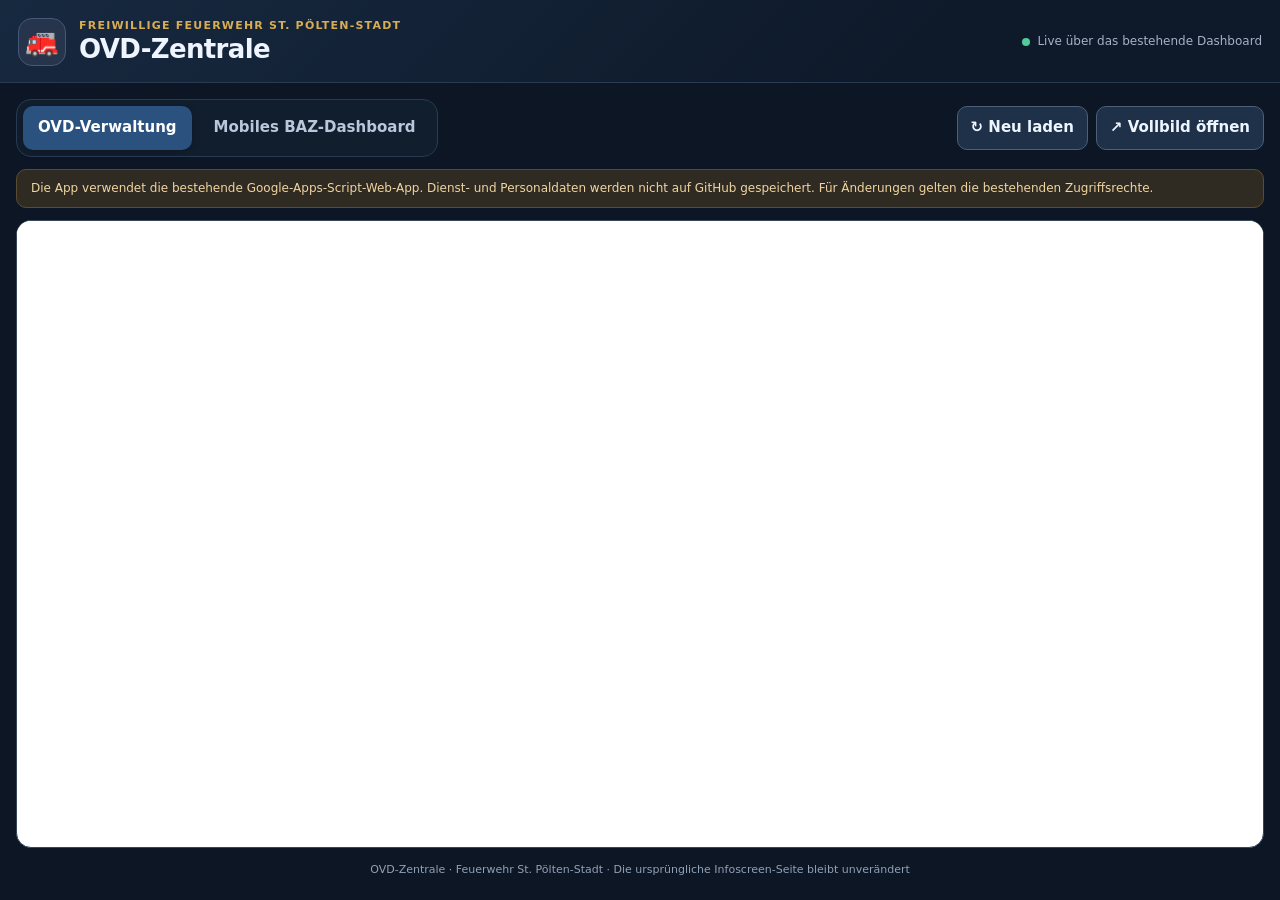
==== ovd/index.html @ a525acec "Add mobile OVD PWA shell without changing infoscreen" ====
<!doctype html>
<html lang="de"><head>
<meta charset="utf-8"><meta name="viewport" content="width=device-width, initial-scale=1, viewport-fit=cover">
<meta name="theme-color" content="#101b2b"><meta name="description" content="OVD-Zentrale und mobiles BAZ-Dashboard der Feuerwehr St. Pölten-Stadt">
<title>OVD-Zentrale | Feuerwehr St. Pölten-Stadt</title>
<link rel="manifest" href="./manifest.webmanifest"><link rel="icon" href="./icon.svg" type="image/svg+xml">
<style>
:root{color-scheme:dark;--ink:#eef5ff;--muted:#a4b3c8;--bg:#0d1624;--panel:#152236;--line:#293a53;--brand:#d9ad53;--blue:#4a9ded}
*{box-sizing:border-box}html,body{margin:0;min-height:100%;font:15px/1.45 system-ui,-apple-system,"Segoe UI",Arial,sans-serif;background:var(--bg);color:var(--ink)}
body{min-height:100dvh;display:flex;flex-direction:column}button,a{font:inherit}button{cursor:pointer}
.header{padding:max(18px,env(safe-area-inset-top)) max(18px,env(safe-area-inset-right)) 16px max(18px,env(safe-area-inset-left));background:linear-gradient(135deg,#172940,#0e1929 74%);border-bottom:1px solid var(--line)}
.bar{max-width:1320px;margin:auto;display:flex;align-items:center;gap:13px}.mark{width:48px;height:48px;border-radius:14px;display:grid;place-items:center;background:#26354b;border:1px solid #465779;font-size:27px}
.brand small{display:block;font-size:11px;font-weight:750;letter-spacing:.11em;color:var(--brand);text-transform:uppercase}.brand h1{margin:0;font-size:clamp(19px,3.8vw,26px);line-height:1.22;letter-spacing:-.025em}
.meta{margin-left:auto;color:var(--muted);font-size:12px;display:flex;align-items:center;gap:7px}.dot{height:8px;width:8px;background:#50cb9b;border-radius:100%}
main{max-width:1352px;width:100%;margin:auto;display:flex;flex:1;flex-direction:column;padding:16px;gap:12px;min-height:0}
.toolbar{display:flex;align-items:center;justify-content:space-between;gap:12px;flex-wrap:wrap}.tabs{display:flex;gap:7px;background:#111e2e;padding:6px;border:1px solid var(--line);border-radius:15px}.tab{border:0;border-radius:10px;background:transparent;color:#bac7db;padding:11px 15px;font-weight:750}.tab[aria-selected=true]{background:#2b527e;color:#fff;box-shadow:0 2px 9px #0003}
.actions{display:flex;gap:8px}.action{display:inline-flex;align-items:center;justify-content:center;text-decoration:none;color:var(--ink);border:1px solid #4c607a;background:#1e3149;border-radius:10px;padding:10px 13px;font-weight:680}.action:focus-visible,.tab:focus-visible{outline:3px solid #8fbfff;outline-offset:2px}
.note{padding:10px 14px;border:1px solid #5b4c30;color:#f0d5a0;background:#302b22;border-radius:10px;font-size:12px}
.screen{position:relative;flex:1;min-height:570px;border:1px solid #34455d;border-radius:15px;overflow:hidden;background:#fff}
.screen iframe{width:100%;height:100%;min-height:570px;border:0;display:block;background:white}
.wait{position:absolute;inset:0;display:grid;place-items:center;background:#142035;color:#c1d2e8;text-align:center;padding:28px}.wait[hidden]{display:none}
.wait strong{display:block;font-size:18px;margin-bottom:8px}.wait p{margin:0 auto 15px;max-width:460px;color:var(--muted)}.wait a{color:#abd3ff}
.foot{font-size:11px;color:#8fa1b8;text-align:center;padding:2px 0 6px}
@media(max-width:650px){.meta{display:none}.brand h1{font-size:19px}main{padding:10px;gap:9px}.toolbar{display:block}.tabs{width:100%}.tab{flex:1;font-size:13px;padding:12px 7px}.actions{margin-top:8px}.action{flex:1;font-size:13px}.screen,.screen iframe{min-height:calc(100dvh - 260px);border-radius:10px}.header{padding-bottom:13px}}
</style></head>
<body>
<header class="header"><div class="bar"><div class="mark" aria-hidden="true">🚒</div><div class="brand"><small>Freiwillige Feuerwehr St. Pölten-Stadt</small><h1>OVD-Zentrale</h1></div><div class="meta"><span class="dot"></span> Live über das bestehende Dashboard</div></div></header>
<main>
<div class="toolbar"><div class="tabs" role="tablist" aria-label="Ansicht">
<button class="tab" id="tab-ovd" role="tab" type="button" aria-selected="true">OVD-Verwaltung</button>
<button class="tab" id="tab-mobile" role="tab" type="button" aria-selected="false">Mobiles BAZ-Dashboard</button>
</div><div class="actions"><button type="button" class="action" id="reload">↻ Neu laden</button><a class="action" id="external" href="#" target="_blank" rel="noopener noreferrer">↗ Vollbild öffnen</a></div></div>
<div class="note">Die App verwendet die bestehende Google-Apps-Script-Web-App. Dienst- und Personaldaten werden nicht auf GitHub gespeichert. Für Änderungen gelten die bestehenden Zugriffsrechte.</div>
<div class="screen"><iframe id="appframe" title="Feuerwehr Dashboard" referrerpolicy="no-referrer" loading="eager" allow="fullscreen"></iframe>
<div class="wait" id="wait"><div><strong id="waitTitle">Dashboard wird geladen…</strong><p id="waitText">Die Verbindung zu Google Apps Script wird geöffnet.</p><a id="waitLink" target="_blank" rel="noopener noreferrer" href="#">Stattdessen im Browser öffnen</a></div></div></div>
<div class="foot">OVD-Zentrale · Feuerwehr St. Pölten-Stadt · Die ursprüngliche Infoscreen-Seite bleibt unverändert</div>
</main>
<script>
'use strict';
const APP_URL='https://script.google.com/macros/s/AKfycbzXEPgwDEjn6iX5Vf73-kyX3g7D0pQtiygkP4xT6wQ7FZb0kplB_6JnCWO0a68zmAkL/exec';
const frame=document.getElementById('appframe'),wait=document.getElementById('wait'),waitTitle=document.getElementById('waitTitle'),waitText=document.getElementById('waitText'),waitLink=document.getElementById('waitLink'),external=document.getElementById('external');
let loadAttempt=0, current='ovd', slowTimer;
function viewUrl(view){return APP_URL+(view==='mobile'?'?page=mobileapp':'');}
function setView(view){current=view==='mobile'?'mobile':'ovd';document.getElementById('tab-ovd').setAttribute('aria-selected',String(current==='ovd'));document.getElementById('tab-mobile').setAttribute('aria-selected',String(current==='mobile'));if(location.hash.slice(1)!==current)history.replaceState(null,'','#'+current);loadView();}
function loadView(){const url=viewUrl(current);external.href=url;waitLink.href=url;wait.hidden=false;waitTitle.textContent='Dashboard wird geladen…';waitText.textContent='Die Verbindung zu Google Apps Script wird geöffnet.';const attempt=++loadAttempt;clearTimeout(slowTimer);frame.src=url;slowTimer=setTimeout(()=>{if(attempt!==loadAttempt)return;waitTitle.textContent='Die Verbindung dauert länger';waitText.textContent='Falls das Dashboard hier nicht erscheint, öffne es über „Vollbild öffnen“. Deine OVD-Daten bleiben unverändert.';},12000);}
frame.addEventListener('load',()=>{clearTimeout(slowTimer);wait.hidden=true;});
document.getElementById('tab-ovd').addEventListener('click',()=>setView('ovd'));
document.getElementById('tab-mobile').addEventListener('click',()=>setView('mobile'));
document.getElementById('reload').addEventListener('click',loadView);
window.addEventListener('hashchange',()=>setView(location.hash.slice(1)));
window.addEventListener('offline',()=>{wait.hidden=false;waitTitle.textContent='Keine Internetverbindung';waitText.textContent='Die App benötigt eine Verbindung für aktuelle OVD-Dienstdaten.';});
setView(location.hash.slice(1)==='mobile'?'mobile':'ovd');
if('serviceWorker' in navigator)navigator.serviceWorker.register('./sw.js').catch(()=>{});
</script></body></html>
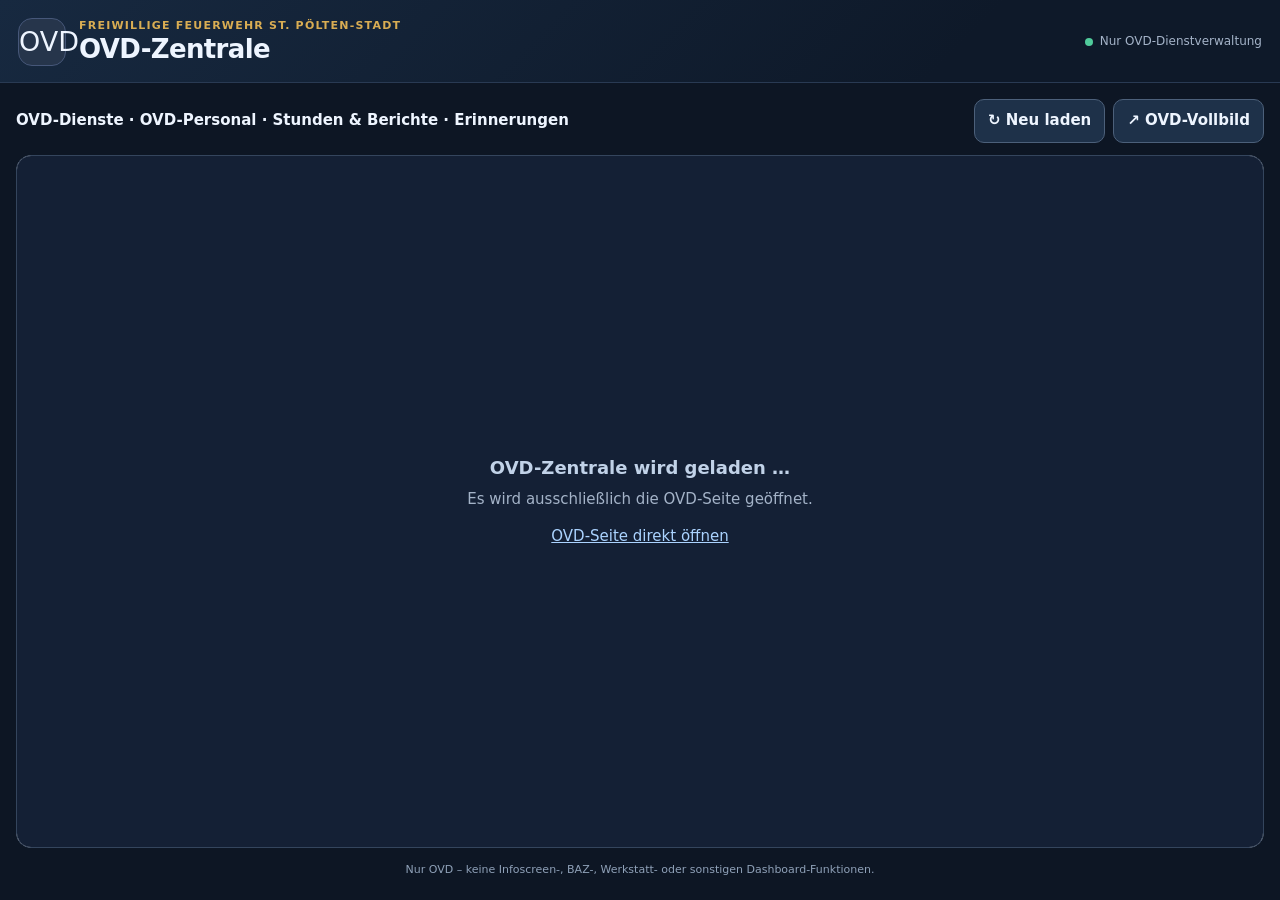
==== commit d14166b6: "Show only dedicated OVD app; hide full BAZ and Infoscreen views" ====
--- a/ovd/index.html
+++ b/ovd/index.html
@@ -22,33 +22,38 @@
 .wait strong{display:block;font-size:18px;margin-bottom:8px}.wait p{margin:0 auto 15px;max-width:460px;color:var(--muted)}.wait a{color:#abd3ff}
 .foot{font-size:11px;color:#8fa1b8;text-align:center;padding:2px 0 6px}
 @media(max-width:650px){.meta{display:none}.brand h1{font-size:19px}main{padding:10px;gap:9px}.toolbar{display:block}.tabs{width:100%}.tab{flex:1;font-size:13px;padding:12px 7px}.actions{margin-top:8px}.action{flex:1;font-size:13px}.screen,.screen iframe{min-height:calc(100dvh - 260px);border-radius:10px}.header{padding-bottom:13px}}
-</style></head>
+  .screen iframe[hidden]{display:none!important}.wait[hidden]{display:none!important}
+  </style></head>
 <body>
-<header class="header"><div class="bar"><div class="mark" aria-hidden="true">🚒</div><div class="brand"><small>Freiwillige Feuerwehr St. Pölten-Stadt</small><h1>OVD-Zentrale</h1></div><div class="meta"><span class="dot"></span> Live über das bestehende Dashboard</div></div></header>
+<header class="header"><div class="bar"><div class="mark" aria-hidden="true">OVD</div><div class="brand"><small>Freiwillige Feuerwehr St. Pölten-Stadt</small><h1>OVD-Zentrale</h1></div><div class="meta"><span class="dot"></span> Nur OVD-Dienstverwaltung</div></div></header>
 <main>
-<div class="toolbar"><div class="tabs" role="tablist" aria-label="Ansicht">
-<button class="tab" id="tab-ovd" role="tab" type="button" aria-selected="true">OVD-Verwaltung</button>
-<button class="tab" id="tab-mobile" role="tab" type="button" aria-selected="false">Mobiles BAZ-Dashboard</button>
-</div><div class="actions"><button type="button" class="action" id="reload">↻ Neu laden</button><a class="action" id="external" href="#" target="_blank" rel="noopener noreferrer">↗ Vollbild öffnen</a></div></div>
-<div class="note">Die App verwendet die bestehende Google-Apps-Script-Web-App. Dienst- und Personaldaten werden nicht auf GitHub gespeichert. Für Änderungen gelten die bestehenden Zugriffsrechte.</div>
-<div class="screen"><iframe id="appframe" title="Feuerwehr Dashboard" referrerpolicy="no-referrer" loading="eager" allow="fullscreen"></iframe>
-<div class="wait" id="wait"><div><strong id="waitTitle">Dashboard wird geladen…</strong><p id="waitText">Die Verbindung zu Google Apps Script wird geöffnet.</p><a id="waitLink" target="_blank" rel="noopener noreferrer" href="#">Stattdessen im Browser öffnen</a></div></div></div>
-<div class="foot">OVD-Zentrale · Feuerwehr St. Pölten-Stadt · Die ursprüngliche Infoscreen-Seite bleibt unverändert</div>
+<div class="toolbar"><strong>OVD-Dienste · OVD-Personal · Stunden & Berichte · Erinnerungen</strong><div class="actions"><button type="button" class="action" id="reload">↻ Neu laden</button><a class="action" id="external" target="_blank" rel="noopener noreferrer">↗ OVD-Vollbild</a></div></div>
+<div class="screen"><iframe id="appframe" title="OVD-Dienstzentrale" hidden referrerpolicy="strict-origin-when-cross-origin"></iframe>
+<div class="wait" id="wait"><div><strong id="waitTitle">OVD-Zentrale wird geladen …</strong><p id="waitText">Die eigenständige OVD-Ansicht wird geöffnet.</p><a id="waitLink" target="_blank" rel="noopener noreferrer">OVD-Seite direkt öffnen</a></div></div></div>
+<div class="foot">Nur OVD – keine Infoscreen-, BAZ-, Werkstatt- oder sonstigen Dashboard-Funktionen.</div>
 </main>
 <script>
 'use strict';
-const APP_URL='https://script.google.com/macros/s/AKfycbzXEPgwDEjn6iX5Vf73-kyX3g7D0pQtiygkP4xT6wQ7FZb0kplB_6JnCWO0a68zmAkL/exec';
-const frame=document.getElementById('appframe'),wait=document.getElementById('wait'),waitTitle=document.getElementById('waitTitle'),waitText=document.getElementById('waitText'),waitLink=document.getElementById('waitLink'),external=document.getElementById('external');
-let loadAttempt=0, current='ovd', slowTimer;
-function viewUrl(view){return APP_URL+(view==='mobile'?'?page=mobileapp':'');}
-function setView(view){current=view==='mobile'?'mobile':'ovd';document.getElementById('tab-ovd').setAttribute('aria-selected',String(current==='ovd'));document.getElementById('tab-mobile').setAttribute('aria-selected',String(current==='mobile'));if(location.hash.slice(1)!==current)history.replaceState(null,'','#'+current);loadView();}
-function loadView(){const url=viewUrl(current);external.href=url;waitLink.href=url;wait.hidden=false;waitTitle.textContent='Dashboard wird geladen…';waitText.textContent='Die Verbindung zu Google Apps Script wird geöffnet.';const attempt=++loadAttempt;clearTimeout(slowTimer);frame.src=url;slowTimer=setTimeout(()=>{if(attempt!==loadAttempt)return;waitTitle.textContent='Die Verbindung dauert länger';waitText.textContent='Falls das Dashboard hier nicht erscheint, öffne es über „Vollbild öffnen“. Deine OVD-Daten bleiben unverändert.';},12000);}
-frame.addEventListener('load',()=>{clearTimeout(slowTimer);wait.hidden=true;});
-document.getElementById('tab-ovd').addEventListener('click',()=>setView('ovd'));
-document.getElementById('tab-mobile').addEventListener('click',()=>setView('mobile'));
-document.getElementById('reload').addEventListener('click',loadView);
-window.addEventListener('hashchange',()=>setView(location.hash.slice(1)));
-window.addEventListener('offline',()=>{wait.hidden=false;waitTitle.textContent='Keine Internetverbindung';waitText.textContent='Die App benötigt eine Verbindung für aktuelle OVD-Dienstdaten.';});
-setView(location.hash.slice(1)==='mobile'?'mobile':'ovd');
+const APP_URL="https://script.google.com/macros/s/AKfycbzXEPgwDEjn6iX5Vf73-kyX3g7D0pQtiygkP4xT6wQ7FZb0kplB_6JnCWO0a68zmAkL/exec?page=ovdapp";
+const frame=document.getElementById('appframe'),wait=document.getElementById('wait'),waitTitle=document.getElementById('waitTitle'),waitText=document.getElementById('waitText');
+document.getElementById('external').href=APP_URL;document.getElementById('waitLink').href=APP_URL;
+let timer;
+function reloadOvd(){
+  clearTimeout(timer);frame.style.display='none';frame.hidden=true;wait.style.display='grid';wait.hidden=false;
+  waitTitle.textContent='OVD-Zentrale wird geladen …';waitText.textContent='Es wird ausschließlich die OVD-Seite geöffnet.';
+  frame.src=APP_URL+'&cb='+Date.now();
+  timer=setTimeout(()=>{
+    if(!wait.hidden){waitTitle.textContent='OVD-App noch nicht eingerichtet';waitText.textContent='Bitte die neue OVD-App-Seite einmalig in Google Apps Script einrichten und die Web-App neu bereitstellen. Andere Dashboard-Funktionen werden hier absichtlich nicht angezeigt.';}
+  },12000);
+}
+window.addEventListener('message',function(e){
+  if(!e.data||e.data.type!=='FFSTP_OVD_ONLY_READY'||e.data.version!==1)return;
+  if(!/^https:\/\/([^/]+\.)?googleusercontent\.com$/.test(e.origin)&&e.origin!=='https://script.google.com')return;
+  clearTimeout(timer);frame.hidden=false;frame.style.display='block';wait.hidden=true;wait.style.display='none';
+});
+document.getElementById('reload').addEventListener('click',reloadOvd);
+window.addEventListener('online',reloadOvd);
+window.addEventListener('offline',()=>{frame.style.display='none';wait.hidden=false;wait.style.display='grid';waitTitle.textContent='Keine Internetverbindung';waitText.textContent='OVD-Dienste benötigen eine Internetverbindung.'});
+reloadOvd();
 if('serviceWorker' in navigator)navigator.serviceWorker.register('./sw.js').catch(()=>{});
 </script></body></html>
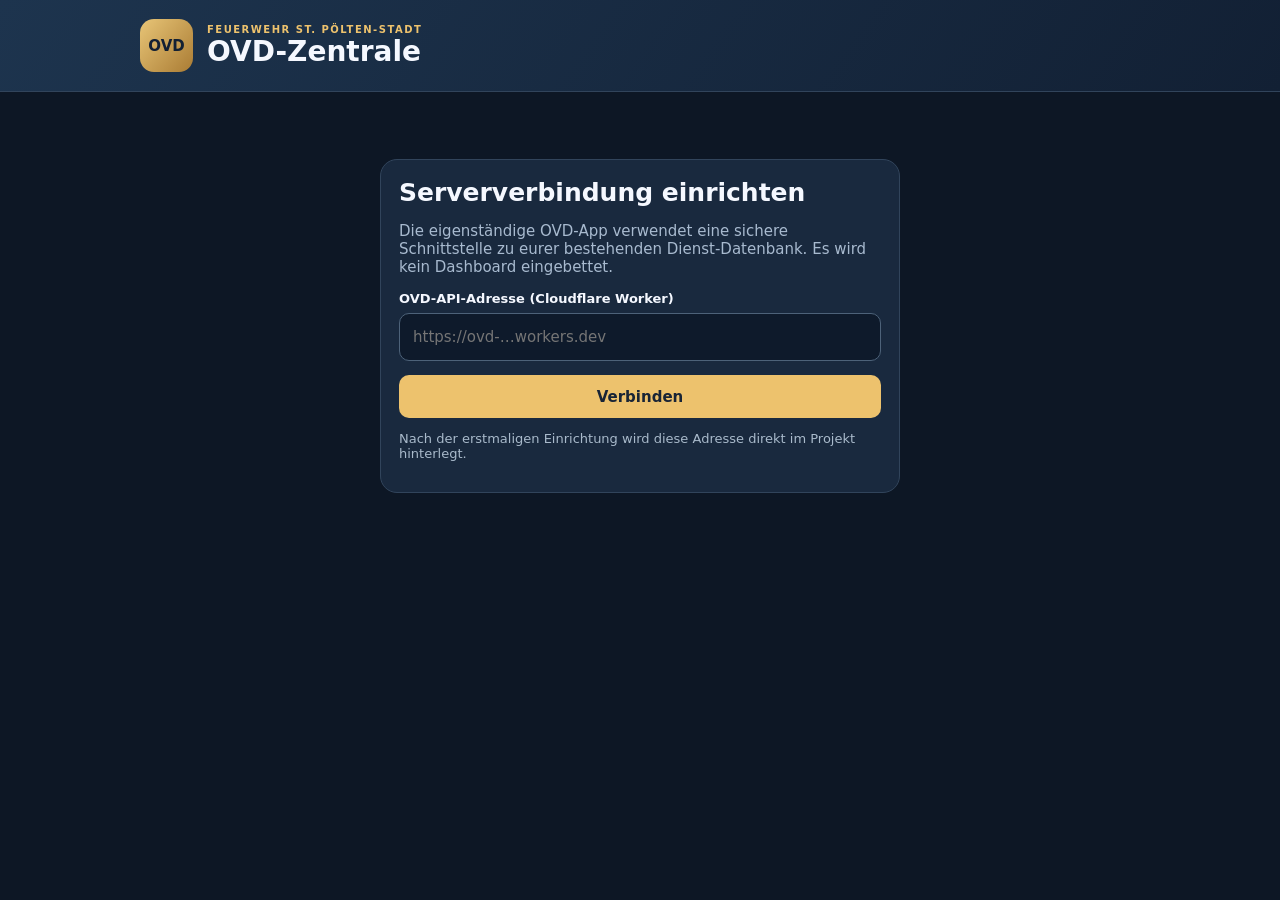
==== commit 61c065f1: "Replace embedded dashboard with standalone installable OVD PWA and swap UI" ====
--- a/ovd/index.html
+++ b/ovd/index.html
@@ -1,59 +1,40 @@
-<!doctype html>
-<html lang="de"><head>
-<meta charset="utf-8"><meta name="viewport" content="width=device-width, initial-scale=1, viewport-fit=cover">
-<meta name="theme-color" content="#101b2b"><meta name="description" content="OVD-Zentrale und mobiles BAZ-Dashboard der Feuerwehr St. Pölten-Stadt">
-<title>OVD-Zentrale | Feuerwehr St. Pölten-Stadt</title>
-<link rel="manifest" href="./manifest.webmanifest"><link rel="icon" href="./icon.svg" type="image/svg+xml">
-<style>
-:root{color-scheme:dark;--ink:#eef5ff;--muted:#a4b3c8;--bg:#0d1624;--panel:#152236;--line:#293a53;--brand:#d9ad53;--blue:#4a9ded}
-*{box-sizing:border-box}html,body{margin:0;min-height:100%;font:15px/1.45 system-ui,-apple-system,"Segoe UI",Arial,sans-serif;background:var(--bg);color:var(--ink)}
-body{min-height:100dvh;display:flex;flex-direction:column}button,a{font:inherit}button{cursor:pointer}
-.header{padding:max(18px,env(safe-area-inset-top)) max(18px,env(safe-area-inset-right)) 16px max(18px,env(safe-area-inset-left));background:linear-gradient(135deg,#172940,#0e1929 74%);border-bottom:1px solid var(--line)}
-.bar{max-width:1320px;margin:auto;display:flex;align-items:center;gap:13px}.mark{width:48px;height:48px;border-radius:14px;display:grid;place-items:center;background:#26354b;border:1px solid #465779;font-size:27px}
-.brand small{display:block;font-size:11px;font-weight:750;letter-spacing:.11em;color:var(--brand);text-transform:uppercase}.brand h1{margin:0;font-size:clamp(19px,3.8vw,26px);line-height:1.22;letter-spacing:-.025em}
-.meta{margin-left:auto;color:var(--muted);font-size:12px;display:flex;align-items:center;gap:7px}.dot{height:8px;width:8px;background:#50cb9b;border-radius:100%}
-main{max-width:1352px;width:100%;margin:auto;display:flex;flex:1;flex-direction:column;padding:16px;gap:12px;min-height:0}
-.toolbar{display:flex;align-items:center;justify-content:space-between;gap:12px;flex-wrap:wrap}.tabs{display:flex;gap:7px;background:#111e2e;padding:6px;border:1px solid var(--line);border-radius:15px}.tab{border:0;border-radius:10px;background:transparent;color:#bac7db;padding:11px 15px;font-weight:750}.tab[aria-selected=true]{background:#2b527e;color:#fff;box-shadow:0 2px 9px #0003}
-.actions{display:flex;gap:8px}.action{display:inline-flex;align-items:center;justify-content:center;text-decoration:none;color:var(--ink);border:1px solid #4c607a;background:#1e3149;border-radius:10px;padding:10px 13px;font-weight:680}.action:focus-visible,.tab:focus-visible{outline:3px solid #8fbfff;outline-offset:2px}
-.note{padding:10px 14px;border:1px solid #5b4c30;color:#f0d5a0;background:#302b22;border-radius:10px;font-size:12px}
-.screen{position:relative;flex:1;min-height:570px;border:1px solid #34455d;border-radius:15px;overflow:hidden;background:#fff}
-.screen iframe{width:100%;height:100%;min-height:570px;border:0;display:block;background:white}
-.wait{position:absolute;inset:0;display:grid;place-items:center;background:#142035;color:#c1d2e8;text-align:center;padding:28px}.wait[hidden]{display:none}
-.wait strong{display:block;font-size:18px;margin-bottom:8px}.wait p{margin:0 auto 15px;max-width:460px;color:var(--muted)}.wait a{color:#abd3ff}
-.foot{font-size:11px;color:#8fa1b8;text-align:center;padding:2px 0 6px}
-@media(max-width:650px){.meta{display:none}.brand h1{font-size:19px}main{padding:10px;gap:9px}.toolbar{display:block}.tabs{width:100%}.tab{flex:1;font-size:13px;padding:12px 7px}.actions{margin-top:8px}.action{flex:1;font-size:13px}.screen,.screen iframe{min-height:calc(100dvh - 260px);border-radius:10px}.header{padding-bottom:13px}}
-  .screen iframe[hidden]{display:none!important}.wait[hidden]{display:none!important}
-  </style></head>
-<body>
-<header class="header"><div class="bar"><div class="mark" aria-hidden="true">OVD</div><div class="brand"><small>Freiwillige Feuerwehr St. Pölten-Stadt</small><h1>OVD-Zentrale</h1></div><div class="meta"><span class="dot"></span> Nur OVD-Dienstverwaltung</div></div></header>
-<main>
-<div class="toolbar"><strong>OVD-Dienste · OVD-Personal · Stunden & Berichte · Erinnerungen</strong><div class="actions"><button type="button" class="action" id="reload">↻ Neu laden</button><a class="action" id="external" target="_blank" rel="noopener noreferrer">↗ OVD-Vollbild</a></div></div>
-<div class="screen"><iframe id="appframe" title="OVD-Dienstzentrale" hidden referrerpolicy="strict-origin-when-cross-origin"></iframe>
-<div class="wait" id="wait"><div><strong id="waitTitle">OVD-Zentrale wird geladen …</strong><p id="waitText">Die eigenständige OVD-Ansicht wird geöffnet.</p><a id="waitLink" target="_blank" rel="noopener noreferrer">OVD-Seite direkt öffnen</a></div></div></div>
-<div class="foot">Nur OVD – keine Infoscreen-, BAZ-, Werkstatt- oder sonstigen Dashboard-Funktionen.</div>
-</main>
+<!doctype html><html lang="de"><head><meta charset="utf-8"><meta name="viewport" content="width=device-width,initial-scale=1,viewport-fit=cover"><meta name="theme-color" content="#101d2f"><meta name="apple-mobile-web-app-capable" content="yes"><meta name="apple-mobile-web-app-title" content="OVD-Zentrale"><meta name="description" content="OVD-Dienstübersicht und Diensttausch"><link rel="manifest" href="./manifest.webmanifest"><link rel="icon" href="./icon.svg" type="image/svg+xml"><title>OVD-Zentrale</title><style>
+:root{color-scheme:dark;--bg:#0d1725;--p:#19293e;--border:#31445b;--muted:#a8bacf;--gold:#edc26d;--blue:#7ab2ef}*{box-sizing:border-box}body{margin:0;background:var(--bg);color:#f5f8ff;font-family:system-ui,-apple-system,Arial,sans-serif;font-size:15px}button,input,select{font:inherit}button{cursor:pointer}button:disabled{opacity:.55} [hidden]{display:none!important}header{padding:19px max(16px,calc((100vw - 1000px)/2));background:linear-gradient(125deg,#1d344e,#122034);border-bottom:1px solid var(--border);display:flex;align-items:center;gap:14px}.logo{width:53px;height:53px;border-radius:14px;background:linear-gradient(130deg,#e8c577,#aa7c34);color:#122034;font-weight:900;display:grid;place-items:center}header small{display:block;font-size:10px;font-weight:800;color:var(--gold);letter-spacing:.15em}h1{margin:0;font-size:28px}h2{font-size:25px;margin:0 0 12px}h3{font-size:17px;margin:0 0 12px}main{max-width:1020px;padding:22px 16px 120px;margin:auto}.card,.item,.stat{background:var(--p);border:1px solid var(--border);border-radius:17px;padding:18px}.panel{margin-top:6px}.center{max-width:520px;margin:45px auto}.muted{color:var(--muted)}.small{font-size:12px}.over{color:var(--gold);font-size:10px;font-weight:800;letter-spacing:.13em;margin:0 0 7px}.hero{background:radial-gradient(circle at 90% 0%,#4c3d24,transparent 52%),linear-gradient(120deg,#263a52,#182638);border:1px solid #665332;border-radius:18px;padding:25px;margin-top:18px}.hero small{color:#ecd6ac;font-weight:800;letter-spacing:.08em}.hero strong{font-size:clamp(26px,5vw,41px);display:block;margin:16px 0 5px}.two{display:grid;grid-template-columns:1fr 1fr;gap:12px;margin:12px 0 25px}.stat span{color:var(--muted);font-size:12px}.stat strong{display:block;font-size:25px;margin-top:8px}.stack{display:grid;gap:10px}.item{display:flex;gap:12px;align-items:center}.date{min-width:56px;border-radius:12px;background:#2b4058;text-align:center;padding:10px 6px}.date b{font-size:23px;display:block}.date small{color:#d4e0ed}.content{flex:1;min-width:0}.content strong{display:block}.content p{font-size:12px;color:var(--muted);margin:5px 0}.btn{border:0;border-radius:10px;font-weight:780;padding:11px 15px;background:#304865;color:#fff;min-height:43px}.btn.gold{background:var(--gold);color:#182436}.btn.ghost{background:transparent;border:1px solid #4b607a}.btn.full{display:block;width:100%}.row{display:flex;gap:9px;flex-wrap:wrap;align-items:center}.between{display:flex;justify-content:space-between;align-items:center;gap:14px}input,select{display:block;width:100%;padding:13px;background:#0e1a2b;color:#fff;border:1px solid #4d6279;border-radius:10px;min-height:48px}label{display:block;font-weight:730;font-size:13px;margin:14px 0 7px}.pill{border:1px solid var(--border);background:var(--p);color:var(--muted);border-radius:100px;padding:10px 15px}.pill.on{background:#345d89;color:#fff}.tag{display:inline-block;border-radius:8px;background:#514329;color:#ffdf9c;padding:4px 8px;font-size:11px;font-weight:750}.danger{border:1px solid #864a52;background:transparent;color:#ffb5bb}.divider{border-top:1px solid var(--border);margin:21px 0}.nav{position:fixed;bottom:0;left:0;right:0;display:flex;justify-content:center;background:#142236f5;border-top:1px solid var(--border);padding:8px 12px max(9px,env(safe-area-inset-bottom));backdrop-filter:blur(15px)}.nav button{border:0;color:#adc0d5;background:transparent;border-radius:12px;max-width:25%;width:120px;padding:7px 4px;font-size:11px;font-weight:790}.nav button i{display:block;font-style:normal;font-size:24px}.nav button.on{color:#fff;background:#2b4868}dialog{border:1px solid #566f8d;background:#1a2c43;color:white;border-radius:16px;padding:24px;width:min(460px,94vw)}dialog::backdrop{background:#000a}.note{font-size:13px;color:#a9bacb}.error{color:#f5acac}#msg{position:fixed;bottom:90px;left:50%;transform:translateX(-50%);max-width:85%;background:#e9f0f9;color:#15243a;padding:12px 17px;border-radius:11px;font-size:13px;z-index:20;display:none}.empty{border:1px dashed #49617c;border-radius:13px;padding:22px;color:var(--muted);text-align:center}@media(max-width:550px){header{padding:15px}h1{font-size:24px}main{padding:17px 12px 110px}.card,.item,.stat{padding:13px}.hero{padding:20px}.stat strong{font-size:20px}.item .btn{padding:10px;font-size:12px}.content strong{font-size:14px}.content p{font-size:11px}.center{margin:24px auto}}</style></head><body><header><span class="logo">OVD</span><div><small>FEUERWEHR ST. PÖLTEN-STADT</small><h1>OVD-Zentrale</h1></div></header><main>
+<section id="setup" class="card center" hidden><h2>Serververbindung einrichten</h2><p class="muted">Die eigenständige OVD-App verwendet eine sichere Schnittstelle zu eurer bestehenden Dienst-Datenbank. Es wird kein Dashboard eingebettet.</p><label for="api-url">OVD-API-Adresse (Cloudflare Worker)</label><input type="url" id="api-url" placeholder="https://ovd-…workers.dev"><button class="btn gold full" id="save-url" style="margin-top:14px">Verbinden</button><p class="note">Nach der erstmaligen Einrichtung wird diese Adresse direkt im Projekt hinterlegt.</p></section>
+<section id="login" class="card center" hidden><p class="over">PERSÖNLICHE ANMELDUNG</p><h2>Willkommen in der OVD-Zentrale</h2><p class="muted">Mit der dreistelligen Standesbuchnummer anmelden. Für die erste Anmeldung bekommst du einen E-Mail-Code.</p><form id="login-form"><label>Standesbuchnummer</label><input id="number" inputmode="numeric" pattern="[0-9]{3}" maxlength="3" required placeholder="000"><button class="btn gold full" style="margin-top:14px">Anmeldecode anfordern</button></form><form id="verify" hidden><label>Code aus der E-Mail</label><input id="otp" inputmode="numeric" pattern="[0-9]{6}" maxlength="6" required placeholder="6-stelliger Code"><button class="btn gold full" style="margin-top:14px">Anmelden</button><button id="back" type="button" class="btn ghost full" style="margin-top:8px">Zurück</button></form></section>
+<div id="main" hidden>
+<section id="home" class="panel"><p class="over">MEIN OVD-DIENST</p><div class="between"><h2>Hallo, <span id="hello">OVD</span>!</h2><button class="btn ghost" data-reload>↻</button></div><div class="hero"><small>● AKTUELL IM DIENST</small><strong id="current">Wird geladen …</strong><span class="muted small">Aktuelle Einteilung aus dem Dienstkalender</span></div><div class="two"><div class="stat"><span>Mein nächster Dienst</span><strong id="next">–</strong><span id="next-time"></span></div><div class="stat"><span>Offene Anfragen</span><strong id="pending">0</strong><span>Bitte prüfen</span></div></div><div class="between"><h3>Meine nächsten Dienste</h3><button class="btn ghost" data-tab="duties">Alle →</button></div><div id="home-list" class="stack"></div></section>
+<section id="duties" hidden class="panel"><p class="over">OVD-KALENDER</p><div class="between"><h2>Dienstübersicht</h2><button class="btn ghost" data-reload>↻</button></div><div class="row" style="margin:15px 0"><button id="my-filter" class="pill on">Meine Dienste</button><button id="all-filter" class="pill">Alle OVD</button></div><div id="duty-list" class="stack"></div></section>
+<section id="swaps" hidden class="panel"><p class="over">DIENSTÜBERNAHME</p><div class="between"><h2>Tauschanfragen</h2><button class="btn ghost" data-reload>↻</button></div><p class="muted">Der angefragte OVD muss die Übernahme bestätigen. Erst dann wird die offizielle Einteilung geändert.</p><div id="swap-list" class="stack"></div></section>
+<section id="profile" hidden class="panel"><p class="over">EINSTELLUNGEN</p><h2>Mein Profil</h2><div class="card"><h3 id="profile-name">–</h3><p class="muted">OVD-Mitglied</p><div class="divider"></div><div class="between"><strong>Push-Benachrichtigungen</strong><button id="push" class="btn ghost">Aktivieren</button></div><p class="small muted" id="push-state">Tauschanfragen und Erinnerungen 24 Stunden vor Dienstbeginn</p><div class="divider"></div><button id="install" class="btn gold full">App zum Startbildschirm hinzufügen</button><p class="small muted">iPhone: Safari → Teilen → Zum Home-Bildschirm. Android: Browsermenü → App installieren.</p><div class="divider"></div><button id="logout" class="btn danger full">Abmelden</button></div></section>
+</div><div id="msg" role="status" aria-live="polite"></div></main>
+<nav id="nav" class="nav" hidden><button data-tab="home" class="on"><i>⌂</i>Start</button><button data-tab="duties"><i>▦</i>Dienste</button><button data-tab="swaps"><i>⇄</i>Tauschen</button><button data-tab="profile"><i>◉</i>Profil</button></nav>
+<dialog id="swap-dialog"><form id="swap-form" method="dialog"><div class="between"><h2>OVD-Dienst abgeben</h2><button class="btn ghost" value="cancel">×</button></div><p class="muted" id="swap-day"></p><label>Wer soll deinen Dienst übernehmen?</label><select id="target" required></select><div class="row" style="justify-content:end;margin-top:20px"><button class="btn ghost" value="cancel">Abbrechen</button><button class="btn gold" value="send">Anfrage senden</button></div></form></dialog>
 <script>
-'use strict';
-const APP_URL="https://script.google.com/macros/s/AKfycbzXEPgwDEjn6iX5Vf73-kyX3g7D0pQtiygkP4xT6wQ7FZb0kplB_6JnCWO0a68zmAkL/exec?page=ovdapp";
-const frame=document.getElementById('appframe'),wait=document.getElementById('wait'),waitTitle=document.getElementById('waitTitle'),waitText=document.getElementById('waitText');
-document.getElementById('external').href=APP_URL;document.getElementById('waitLink').href=APP_URL;
-let timer;
-function reloadOvd(){
-  clearTimeout(timer);frame.style.display='none';frame.hidden=true;wait.style.display='grid';wait.hidden=false;
-  waitTitle.textContent='OVD-Zentrale wird geladen …';waitText.textContent='Es wird ausschließlich die OVD-Seite geöffnet.';
-  frame.src=APP_URL+'&cb='+Date.now();
-  timer=setTimeout(()=>{
-    if(!wait.hidden){waitTitle.textContent='OVD-App noch nicht eingerichtet';waitText.textContent='Bitte die neue OVD-App-Seite einmalig in Google Apps Script einrichten und die Web-App neu bereitstellen. Andere Dashboard-Funktionen werden hier absichtlich nicht angezeigt.';}
-  },12000);
-}
-window.addEventListener('message',function(e){
-  if(!e.data||e.data.type!=='FFSTP_OVD_ONLY_READY'||e.data.version!==1)return;
-  if(!/^https:\/\/([^/]+\.)?googleusercontent\.com$/.test(e.origin)&&e.origin!=='https://script.google.com')return;
-  clearTimeout(timer);frame.hidden=false;frame.style.display='block';wait.hidden=true;wait.style.display='none';
-});
-document.getElementById('reload').addEventListener('click',reloadOvd);
-window.addEventListener('online',reloadOvd);
-window.addEventListener('offline',()=>{frame.style.display='none';wait.hidden=false;wait.style.display='grid';waitTitle.textContent='Keine Internetverbindung';waitText.textContent='OVD-Dienste benötigen eine Internetverbindung.'});
-reloadOvd();
+'use strict';const $=id=>document.getElementById(id),state={api:localStorage.getItem('ovd_api')||'',token:localStorage.getItem('ovd_session')||'',snapshot:null,filter:'mine',duty:null,install:null};
+const enc=t=>String(t??'').replace(/[&<>"']/g,c=>({'&':'&amp;','<':'&lt;','>':'&gt;','"':'&quot;',"'":'&#39;'}[c]));const fmt=(x,opt)=>{if(!x)return '–';let d=x.length===10?new Date(x+'T12:00:00'):new Date(x);return isNaN(d)?x:new Intl.DateTimeFormat('de-AT',{timeZone:'Europe/Vienna',...opt}).format(d)};
+const date=x=>fmt(x,{day:'2-digit',month:'2-digit',year:'numeric'}),hour=x=>fmt(x,{hour:'2-digit',minute:'2-digit'}),day=x=>fmt(x,{day:'2-digit'}),month=x=>fmt(x,{month:'short'});
+function toast(t){$('msg').textContent=t;$('msg').style.display='block';clearTimeout(toast.tm);toast.tm=setTimeout(()=>$('msg').style.display='none',4000)}
+async function api(action,p={}){if(!state.api)throw Error('Serveradresse fehlt.');const c=new AbortController(),tm=setTimeout(()=>c.abort(),24000);try{const r=await fetch(state.api.replace(/\/+$/,'')+'/api',{method:'POST',headers:{'Content-Type':'application/json'},body:JSON.stringify({action,token:state.token,...p}),signal:c.signal,cache:'no-store'});const v=await r.json();if(!v.ok){if(v.code==='AUTH')logout(false);throw Error(v.error||'Serverfehler')}return v.data}catch(e){throw Error(e.name==='AbortError'?'Der Server antwortet derzeit nicht.':e.message)}finally{clearTimeout(tm)}}
+function show(x){for(const id of ['setup','login','main'])$(id).hidden=id!==x;$('nav').hidden=x!=='main'}function start(){if(!state.api)return show('setup');if(!state.token)return show('login');show('main');load()}
+function logout(message=true){state.token='';state.snapshot=null;localStorage.removeItem('ovd_session');show('login');if(message)toast('Abgemeldet.')}
+async function load(){if(!state.token)return;try{state.snapshot=await api('snapshot');paint()}catch(e){toast(e.message);$('current').textContent='Derzeit keine Verbindung'}} 
+function view(id){for(const k of ['home','duties','swaps','profile'])$(k).hidden=id!==k;document.querySelectorAll('[data-tab]').forEach(e=>e.classList.toggle('on',e.dataset.tab===id));history.replaceState(null,'','#'+id);if(id==='profile')pushStatus()}
+function duties(host,items){host.replaceChildren();if(!items.length){host.innerHTML='<div class="empty">Keine passenden OVD-Dienste vorhanden.</div>';return}for(const d of items){const el=document.createElement('article');el.className='item';el.innerHTML='<div class="date"><b>'+enc(day(d.date))+'</b><small>'+enc(month(d.date))+'</small></div><div class="content"><strong>'+enc(d.name)+'</strong><p>'+enc(hour(d.start))+' – '+enc(hour(d.end))+' Uhr'+(d.split?' · geteilt':'')+'</p>'+(d.swapping?'<span class="tag">Anfrage offen</span>':'')+'</div>';if(d.mine&&!d.swapping&&new Date(d.start)>new Date()){const b=document.createElement('button');b.className='btn ghost';b.textContent='Tauschen';b.onclick=()=>swapOpen(d);el.append(b)}host.append(el)}}
+function paint(){const d=state.snapshot;if(!d)return;const me=d.me;$('hello').textContent=me.first;$('current').textContent=d.current||'Kein OVD eingetragen';$('profile-name').textContent=me.name;const own=d.duties.filter(x=>x.mine&&new Date(x.end)>new Date());$('next').textContent=own[0]?date(own[0].date):'–';$('next-time').textContent=own[0]?hour(own[0].start)+' – '+hour(own[0].end)+' Uhr':'Kein weiterer Dienst';const incoming=d.swaps.filter(s=>s.incoming&&s.status==='PENDING').length;$('pending').textContent=incoming;duties($('home-list'),own.slice(0,4));duties($('duty-list'),d.duties.filter(x=>state.filter==='all'||x.mine));const host=$('swap-list');host.replaceChildren();if(!d.swaps.length)host.innerHTML='<div class="empty">Keine Tauschanfragen vorhanden.</div>';for(const s of [...d.swaps].reverse()){const el=document.createElement('article');el.className='card';const status={PENDING:'Wartet auf Bestätigung',ACCEPTED:'Übernommen',DECLINED:'Abgelehnt',CANCELLED:'Zurückgezogen',PROCESSING:'Wird übertragen',ERROR:'Fehler'}[s.status]||s.status;el.innerHTML='<strong>'+enc(date(s.date))+'</strong> · <span class="tag">'+enc(status)+'</span><p class="muted">'+enc(s.from)+' → '+enc(s.to)+'</p><p class="small muted">'+enc(hour(s.start))+' bis '+enc(hour(s.end))+' Uhr</p>';if(s.status==='PENDING'){const bar=document.createElement('div');bar.className='row';const add=(label,type,decision)=>{let b=document.createElement('button');b.className='btn '+type;b.textContent=label;b.onclick=()=>answer(s.id,decision);bar.append(b)};if(s.incoming){add('Dienst übernehmen','gold','accept');add('Ablehnen','ghost','decline')}else add('Zurückziehen','ghost','cancel');el.append(bar)}host.append(el)}}
+function swapOpen(d){state.duty=d.id;$('swap-day').textContent=date(d.date)+' · '+hour(d.start)+' bis '+hour(d.end)+' Uhr';const sel=$('target');sel.replaceChildren();sel.add(new Option('OVD auswählen…',''));state.snapshot.people.filter(x=>x.id!==state.snapshot.me.id).forEach(x=>sel.add(new Option(x.name,x.id)));$('swap-dialog').showModal()}
+async function answer(id,decision){if(decision==='accept'&&!confirm('Diesen OVD-Dienst verbindlich übernehmen?'))return;try{await api('swapRespond',{id,decision});toast(decision==='accept'?'Dienst erfolgreich übernommen.':'Anfrage bearbeitet.');await load()}catch(e){toast(e.message)}}
+function binary(base){const b=atob(base.replace(/-/g,'+').replace(/_/g,'/')+'='.repeat((4-base.length%4)%4));return Uint8Array.from(b,c=>c.charCodeAt(0))}
+async function enablePush(){try{if(!('serviceWorker' in navigator)||!('PushManager' in window))throw Error('Push ist auf diesem Gerät nicht verfügbar.');const conf=await api('config');if(!conf.vapidPublicKey)throw Error('Der Push-Dienst ist noch nicht eingerichtet.');const reg=await navigator.serviceWorker.ready;const permission=await Notification.requestPermission();if(permission!=='granted')throw Error('Benachrichtigungen sind nicht erlaubt.');let sub=await reg.pushManager.getSubscription();if(!sub)sub=await reg.pushManager.subscribe({userVisibleOnly:true,applicationServerKey:binary(conf.vapidPublicKey)});await api('pushSubscribe',{subscription:sub.toJSON()});toast('Push aktiviert.');pushStatus()}catch(e){toast(e.message)}}
+async function pushStatus(){if(!('serviceWorker' in navigator)||!('PushManager' in window)){$('push-state').textContent='Auf diesem Gerät nicht verfügbar.';return}const r=await navigator.serviceWorker.ready;const sub=await r.pushManager.getSubscription();$('push-state').textContent=sub?'Push auf diesem Gerät aktiviert.':'Noch nicht aktiviert.'}
+$('save-url').onclick=()=>{const s=$('api-url').value.trim().replace(/\/+$/,'');try{const u=new URL(s);if(u.protocol!=='https:'||u.pathname!=='/'||u.search||u.username)throw Error('bad')}catch{return toast('Bitte gültige HTTPS-Serveradresse eingeben.')}state.api=s;localStorage.setItem('ovd_api',s);start()};
+$('login-form').onsubmit=async e=>{e.preventDefault();const number=$('number').value;if(!/^\d{3}$/.test(number))return toast('Dreistellige Nummer eingeben.');try{await api('loginStart',{number});$('login-form').hidden=true;$('verify').hidden=false;toast('Falls die Nummer zugeordnet ist, wurde ein E-Mail-Code verschickt.')}catch(e){toast(e.message)}};
+$('verify').onsubmit=async e=>{e.preventDefault();try{const d=await api('loginVerify',{number:$('number').value,code:$('otp').value});state.token=d.token;localStorage.setItem('ovd_session',d.token);show('main');view('home');load()}catch(e){toast(e.message)}};
+$('back').onclick=()=>{$('verify').hidden=true;$('login-form').hidden=false};
+$('swap-form').onsubmit=async e=>{e.preventDefault();if(e.submitter?.value==='cancel')return $('swap-dialog').close();if(!$('target').value)return toast('Bitte OVD auswählen.');try{await api('swapCreate',{dutyId:state.duty,toId:$('target').value});$('swap-dialog').close();toast('Tauschanfrage verschickt.');await load()}catch(e){toast(e.message)}};
+document.querySelectorAll('[data-tab]').forEach(e=>e.onclick=()=>view(e.dataset.tab));document.querySelectorAll('[data-reload]').forEach(e=>e.onclick=load);
+$('my-filter').onclick=()=>{state.filter='mine';$('my-filter').classList.add('on');$('all-filter').classList.remove('on');paint()};$('all-filter').onclick=()=>{state.filter='all';$('all-filter').classList.add('on');$('my-filter').classList.remove('on');paint()};$('push').onclick=enablePush;
+$('install').onclick=()=>{if(state.install){state.install.prompt();state.install.userChoice.finally(()=>state.install=null)}else toast('iPhone: Safari → Teilen → Zum Home-Bildschirm. Android: Browsermenü → App installieren.')};window.addEventListener('beforeinstallprompt',e=>{e.preventDefault();state.install=e});
+$('logout').onclick=async()=>{try{await api('logout')}catch{}logout()};$('api-url').value=state.api;start();setInterval(()=>{if(!document.hidden&&state.token)load()},60000);
 if('serviceWorker' in navigator)navigator.serviceWorker.register('./sw.js').catch(()=>{});
 </script></body></html>
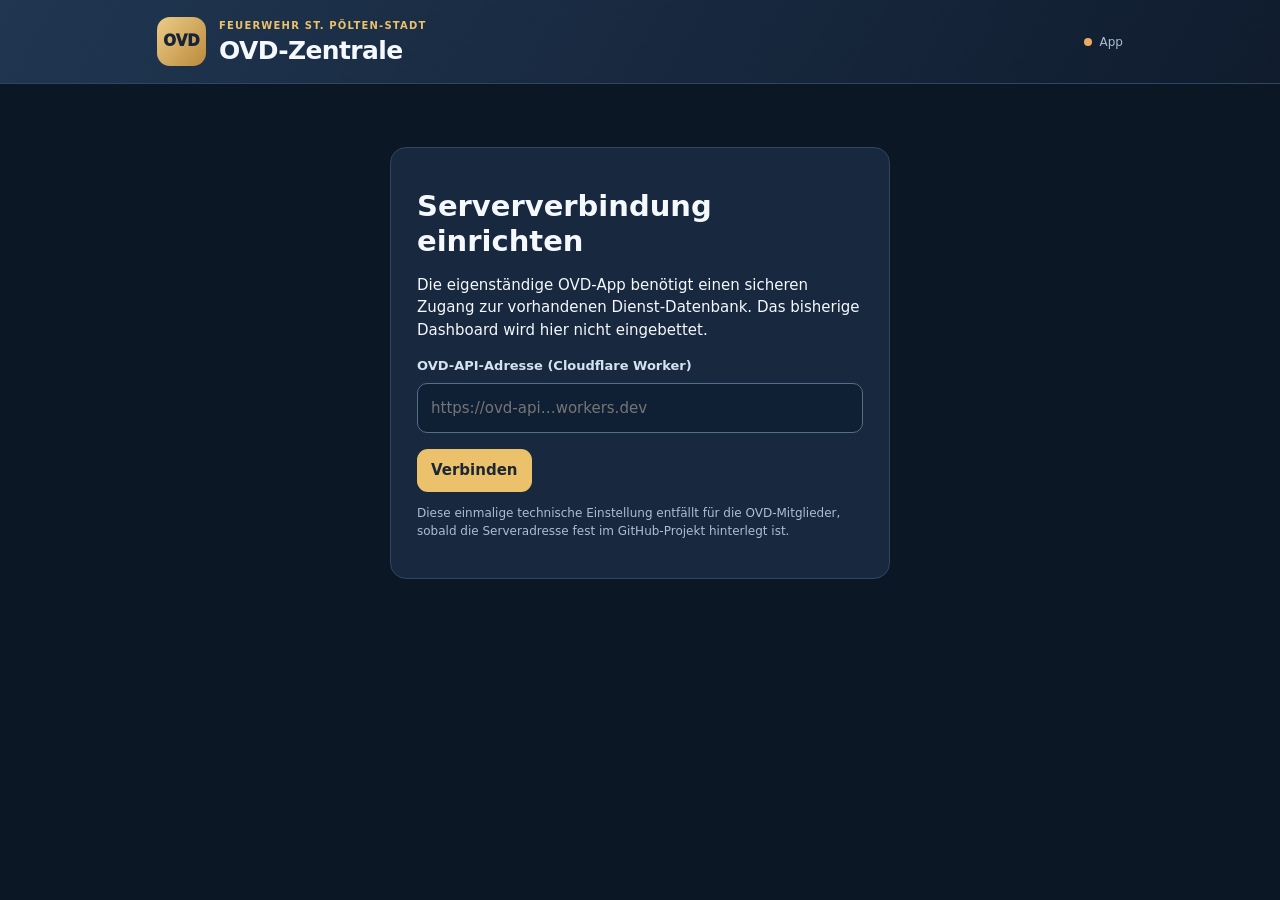
==== commit ade30458: "Replace embedded dashboard with independent OVD PWA" ====
--- a/ovd/index.html
+++ b/ovd/index.html
@@ -1,40 +1,13 @@
-<!doctype html><html lang="de"><head><meta charset="utf-8"><meta name="viewport" content="width=device-width,initial-scale=1,viewport-fit=cover"><meta name="theme-color" content="#101d2f"><meta name="apple-mobile-web-app-capable" content="yes"><meta name="apple-mobile-web-app-title" content="OVD-Zentrale"><meta name="description" content="OVD-Dienstübersicht und Diensttausch"><link rel="manifest" href="./manifest.webmanifest"><link rel="icon" href="./icon.svg" type="image/svg+xml"><title>OVD-Zentrale</title><style>
-:root{color-scheme:dark;--bg:#0d1725;--p:#19293e;--border:#31445b;--muted:#a8bacf;--gold:#edc26d;--blue:#7ab2ef}*{box-sizing:border-box}body{margin:0;background:var(--bg);color:#f5f8ff;font-family:system-ui,-apple-system,Arial,sans-serif;font-size:15px}button,input,select{font:inherit}button{cursor:pointer}button:disabled{opacity:.55} [hidden]{display:none!important}header{padding:19px max(16px,calc((100vw - 1000px)/2));background:linear-gradient(125deg,#1d344e,#122034);border-bottom:1px solid var(--border);display:flex;align-items:center;gap:14px}.logo{width:53px;height:53px;border-radius:14px;background:linear-gradient(130deg,#e8c577,#aa7c34);color:#122034;font-weight:900;display:grid;place-items:center}header small{display:block;font-size:10px;font-weight:800;color:var(--gold);letter-spacing:.15em}h1{margin:0;font-size:28px}h2{font-size:25px;margin:0 0 12px}h3{font-size:17px;margin:0 0 12px}main{max-width:1020px;padding:22px 16px 120px;margin:auto}.card,.item,.stat{background:var(--p);border:1px solid var(--border);border-radius:17px;padding:18px}.panel{margin-top:6px}.center{max-width:520px;margin:45px auto}.muted{color:var(--muted)}.small{font-size:12px}.over{color:var(--gold);font-size:10px;font-weight:800;letter-spacing:.13em;margin:0 0 7px}.hero{background:radial-gradient(circle at 90% 0%,#4c3d24,transparent 52%),linear-gradient(120deg,#263a52,#182638);border:1px solid #665332;border-radius:18px;padding:25px;margin-top:18px}.hero small{color:#ecd6ac;font-weight:800;letter-spacing:.08em}.hero strong{font-size:clamp(26px,5vw,41px);display:block;margin:16px 0 5px}.two{display:grid;grid-template-columns:1fr 1fr;gap:12px;margin:12px 0 25px}.stat span{color:var(--muted);font-size:12px}.stat strong{display:block;font-size:25px;margin-top:8px}.stack{display:grid;gap:10px}.item{display:flex;gap:12px;align-items:center}.date{min-width:56px;border-radius:12px;background:#2b4058;text-align:center;padding:10px 6px}.date b{font-size:23px;display:block}.date small{color:#d4e0ed}.content{flex:1;min-width:0}.content strong{display:block}.content p{font-size:12px;color:var(--muted);margin:5px 0}.btn{border:0;border-radius:10px;font-weight:780;padding:11px 15px;background:#304865;color:#fff;min-height:43px}.btn.gold{background:var(--gold);color:#182436}.btn.ghost{background:transparent;border:1px solid #4b607a}.btn.full{display:block;width:100%}.row{display:flex;gap:9px;flex-wrap:wrap;align-items:center}.between{display:flex;justify-content:space-between;align-items:center;gap:14px}input,select{display:block;width:100%;padding:13px;background:#0e1a2b;color:#fff;border:1px solid #4d6279;border-radius:10px;min-height:48px}label{display:block;font-weight:730;font-size:13px;margin:14px 0 7px}.pill{border:1px solid var(--border);background:var(--p);color:var(--muted);border-radius:100px;padding:10px 15px}.pill.on{background:#345d89;color:#fff}.tag{display:inline-block;border-radius:8px;background:#514329;color:#ffdf9c;padding:4px 8px;font-size:11px;font-weight:750}.danger{border:1px solid #864a52;background:transparent;color:#ffb5bb}.divider{border-top:1px solid var(--border);margin:21px 0}.nav{position:fixed;bottom:0;left:0;right:0;display:flex;justify-content:center;background:#142236f5;border-top:1px solid var(--border);padding:8px 12px max(9px,env(safe-area-inset-bottom));backdrop-filter:blur(15px)}.nav button{border:0;color:#adc0d5;background:transparent;border-radius:12px;max-width:25%;width:120px;padding:7px 4px;font-size:11px;font-weight:790}.nav button i{display:block;font-style:normal;font-size:24px}.nav button.on{color:#fff;background:#2b4868}dialog{border:1px solid #566f8d;background:#1a2c43;color:white;border-radius:16px;padding:24px;width:min(460px,94vw)}dialog::backdrop{background:#000a}.note{font-size:13px;color:#a9bacb}.error{color:#f5acac}#msg{position:fixed;bottom:90px;left:50%;transform:translateX(-50%);max-width:85%;background:#e9f0f9;color:#15243a;padding:12px 17px;border-radius:11px;font-size:13px;z-index:20;display:none}.empty{border:1px dashed #49617c;border-radius:13px;padding:22px;color:var(--muted);text-align:center}@media(max-width:550px){header{padding:15px}h1{font-size:24px}main{padding:17px 12px 110px}.card,.item,.stat{padding:13px}.hero{padding:20px}.stat strong{font-size:20px}.item .btn{padding:10px;font-size:12px}.content strong{font-size:14px}.content p{font-size:11px}.center{margin:24px auto}}</style></head><body><header><span class="logo">OVD</span><div><small>FEUERWEHR ST. PÖLTEN-STADT</small><h1>OVD-Zentrale</h1></div></header><main>
-<section id="setup" class="card center" hidden><h2>Serververbindung einrichten</h2><p class="muted">Die eigenständige OVD-App verwendet eine sichere Schnittstelle zu eurer bestehenden Dienst-Datenbank. Es wird kein Dashboard eingebettet.</p><label for="api-url">OVD-API-Adresse (Cloudflare Worker)</label><input type="url" id="api-url" placeholder="https://ovd-…workers.dev"><button class="btn gold full" id="save-url" style="margin-top:14px">Verbinden</button><p class="note">Nach der erstmaligen Einrichtung wird diese Adresse direkt im Projekt hinterlegt.</p></section>
-<section id="login" class="card center" hidden><p class="over">PERSÖNLICHE ANMELDUNG</p><h2>Willkommen in der OVD-Zentrale</h2><p class="muted">Mit der dreistelligen Standesbuchnummer anmelden. Für die erste Anmeldung bekommst du einen E-Mail-Code.</p><form id="login-form"><label>Standesbuchnummer</label><input id="number" inputmode="numeric" pattern="[0-9]{3}" maxlength="3" required placeholder="000"><button class="btn gold full" style="margin-top:14px">Anmeldecode anfordern</button></form><form id="verify" hidden><label>Code aus der E-Mail</label><input id="otp" inputmode="numeric" pattern="[0-9]{6}" maxlength="6" required placeholder="6-stelliger Code"><button class="btn gold full" style="margin-top:14px">Anmelden</button><button id="back" type="button" class="btn ghost full" style="margin-top:8px">Zurück</button></form></section>
-<div id="main" hidden>
-<section id="home" class="panel"><p class="over">MEIN OVD-DIENST</p><div class="between"><h2>Hallo, <span id="hello">OVD</span>!</h2><button class="btn ghost" data-reload>↻</button></div><div class="hero"><small>● AKTUELL IM DIENST</small><strong id="current">Wird geladen …</strong><span class="muted small">Aktuelle Einteilung aus dem Dienstkalender</span></div><div class="two"><div class="stat"><span>Mein nächster Dienst</span><strong id="next">–</strong><span id="next-time"></span></div><div class="stat"><span>Offene Anfragen</span><strong id="pending">0</strong><span>Bitte prüfen</span></div></div><div class="between"><h3>Meine nächsten Dienste</h3><button class="btn ghost" data-tab="duties">Alle →</button></div><div id="home-list" class="stack"></div></section>
-<section id="duties" hidden class="panel"><p class="over">OVD-KALENDER</p><div class="between"><h2>Dienstübersicht</h2><button class="btn ghost" data-reload>↻</button></div><div class="row" style="margin:15px 0"><button id="my-filter" class="pill on">Meine Dienste</button><button id="all-filter" class="pill">Alle OVD</button></div><div id="duty-list" class="stack"></div></section>
-<section id="swaps" hidden class="panel"><p class="over">DIENSTÜBERNAHME</p><div class="between"><h2>Tauschanfragen</h2><button class="btn ghost" data-reload>↻</button></div><p class="muted">Der angefragte OVD muss die Übernahme bestätigen. Erst dann wird die offizielle Einteilung geändert.</p><div id="swap-list" class="stack"></div></section>
-<section id="profile" hidden class="panel"><p class="over">EINSTELLUNGEN</p><h2>Mein Profil</h2><div class="card"><h3 id="profile-name">–</h3><p class="muted">OVD-Mitglied</p><div class="divider"></div><div class="between"><strong>Push-Benachrichtigungen</strong><button id="push" class="btn ghost">Aktivieren</button></div><p class="small muted" id="push-state">Tauschanfragen und Erinnerungen 24 Stunden vor Dienstbeginn</p><div class="divider"></div><button id="install" class="btn gold full">App zum Startbildschirm hinzufügen</button><p class="small muted">iPhone: Safari → Teilen → Zum Home-Bildschirm. Android: Browsermenü → App installieren.</p><div class="divider"></div><button id="logout" class="btn danger full">Abmelden</button></div></section>
-</div><div id="msg" role="status" aria-live="polite"></div></main>
-<nav id="nav" class="nav" hidden><button data-tab="home" class="on"><i>⌂</i>Start</button><button data-tab="duties"><i>▦</i>Dienste</button><button data-tab="swaps"><i>⇄</i>Tauschen</button><button data-tab="profile"><i>◉</i>Profil</button></nav>
-<dialog id="swap-dialog"><form id="swap-form" method="dialog"><div class="between"><h2>OVD-Dienst abgeben</h2><button class="btn ghost" value="cancel">×</button></div><p class="muted" id="swap-day"></p><label>Wer soll deinen Dienst übernehmen?</label><select id="target" required></select><div class="row" style="justify-content:end;margin-top:20px"><button class="btn ghost" value="cancel">Abbrechen</button><button class="btn gold" value="send">Anfrage senden</button></div></form></dialog>
-<script>
-'use strict';const $=id=>document.getElementById(id),state={api:localStorage.getItem('ovd_api')||'',token:localStorage.getItem('ovd_session')||'',snapshot:null,filter:'mine',duty:null,install:null};
-const enc=t=>String(t??'').replace(/[&<>"']/g,c=>({'&':'&amp;','<':'&lt;','>':'&gt;','"':'&quot;',"'":'&#39;'}[c]));const fmt=(x,opt)=>{if(!x)return '–';let d=x.length===10?new Date(x+'T12:00:00'):new Date(x);return isNaN(d)?x:new Intl.DateTimeFormat('de-AT',{timeZone:'Europe/Vienna',...opt}).format(d)};
-const date=x=>fmt(x,{day:'2-digit',month:'2-digit',year:'numeric'}),hour=x=>fmt(x,{hour:'2-digit',minute:'2-digit'}),day=x=>fmt(x,{day:'2-digit'}),month=x=>fmt(x,{month:'short'});
-function toast(t){$('msg').textContent=t;$('msg').style.display='block';clearTimeout(toast.tm);toast.tm=setTimeout(()=>$('msg').style.display='none',4000)}
-async function api(action,p={}){if(!state.api)throw Error('Serveradresse fehlt.');const c=new AbortController(),tm=setTimeout(()=>c.abort(),24000);try{const r=await fetch(state.api.replace(/\/+$/,'')+'/api',{method:'POST',headers:{'Content-Type':'application/json'},body:JSON.stringify({action,token:state.token,...p}),signal:c.signal,cache:'no-store'});const v=await r.json();if(!v.ok){if(v.code==='AUTH')logout(false);throw Error(v.error||'Serverfehler')}return v.data}catch(e){throw Error(e.name==='AbortError'?'Der Server antwortet derzeit nicht.':e.message)}finally{clearTimeout(tm)}}
-function show(x){for(const id of ['setup','login','main'])$(id).hidden=id!==x;$('nav').hidden=x!=='main'}function start(){if(!state.api)return show('setup');if(!state.token)return show('login');show('main');load()}
-function logout(message=true){state.token='';state.snapshot=null;localStorage.removeItem('ovd_session');show('login');if(message)toast('Abgemeldet.')}
-async function load(){if(!state.token)return;try{state.snapshot=await api('snapshot');paint()}catch(e){toast(e.message);$('current').textContent='Derzeit keine Verbindung'}} 
-function view(id){for(const k of ['home','duties','swaps','profile'])$(k).hidden=id!==k;document.querySelectorAll('[data-tab]').forEach(e=>e.classList.toggle('on',e.dataset.tab===id));history.replaceState(null,'','#'+id);if(id==='profile')pushStatus()}
-function duties(host,items){host.replaceChildren();if(!items.length){host.innerHTML='<div class="empty">Keine passenden OVD-Dienste vorhanden.</div>';return}for(const d of items){const el=document.createElement('article');el.className='item';el.innerHTML='<div class="date"><b>'+enc(day(d.date))+'</b><small>'+enc(month(d.date))+'</small></div><div class="content"><strong>'+enc(d.name)+'</strong><p>'+enc(hour(d.start))+' – '+enc(hour(d.end))+' Uhr'+(d.split?' · geteilt':'')+'</p>'+(d.swapping?'<span class="tag">Anfrage offen</span>':'')+'</div>';if(d.mine&&!d.swapping&&new Date(d.start)>new Date()){const b=document.createElement('button');b.className='btn ghost';b.textContent='Tauschen';b.onclick=()=>swapOpen(d);el.append(b)}host.append(el)}}
-function paint(){const d=state.snapshot;if(!d)return;const me=d.me;$('hello').textContent=me.first;$('current').textContent=d.current||'Kein OVD eingetragen';$('profile-name').textContent=me.name;const own=d.duties.filter(x=>x.mine&&new Date(x.end)>new Date());$('next').textContent=own[0]?date(own[0].date):'–';$('next-time').textContent=own[0]?hour(own[0].start)+' – '+hour(own[0].end)+' Uhr':'Kein weiterer Dienst';const incoming=d.swaps.filter(s=>s.incoming&&s.status==='PENDING').length;$('pending').textContent=incoming;duties($('home-list'),own.slice(0,4));duties($('duty-list'),d.duties.filter(x=>state.filter==='all'||x.mine));const host=$('swap-list');host.replaceChildren();if(!d.swaps.length)host.innerHTML='<div class="empty">Keine Tauschanfragen vorhanden.</div>';for(const s of [...d.swaps].reverse()){const el=document.createElement('article');el.className='card';const status={PENDING:'Wartet auf Bestätigung',ACCEPTED:'Übernommen',DECLINED:'Abgelehnt',CANCELLED:'Zurückgezogen',PROCESSING:'Wird übertragen',ERROR:'Fehler'}[s.status]||s.status;el.innerHTML='<strong>'+enc(date(s.date))+'</strong> · <span class="tag">'+enc(status)+'</span><p class="muted">'+enc(s.from)+' → '+enc(s.to)+'</p><p class="small muted">'+enc(hour(s.start))+' bis '+enc(hour(s.end))+' Uhr</p>';if(s.status==='PENDING'){const bar=document.createElement('div');bar.className='row';const add=(label,type,decision)=>{let b=document.createElement('button');b.className='btn '+type;b.textContent=label;b.onclick=()=>answer(s.id,decision);bar.append(b)};if(s.incoming){add('Dienst übernehmen','gold','accept');add('Ablehnen','ghost','decline')}else add('Zurückziehen','ghost','cancel');el.append(bar)}host.append(el)}}
-function swapOpen(d){state.duty=d.id;$('swap-day').textContent=date(d.date)+' · '+hour(d.start)+' bis '+hour(d.end)+' Uhr';const sel=$('target');sel.replaceChildren();sel.add(new Option('OVD auswählen…',''));state.snapshot.people.filter(x=>x.id!==state.snapshot.me.id).forEach(x=>sel.add(new Option(x.name,x.id)));$('swap-dialog').showModal()}
-async function answer(id,decision){if(decision==='accept'&&!confirm('Diesen OVD-Dienst verbindlich übernehmen?'))return;try{await api('swapRespond',{id,decision});toast(decision==='accept'?'Dienst erfolgreich übernommen.':'Anfrage bearbeitet.');await load()}catch(e){toast(e.message)}}
-function binary(base){const b=atob(base.replace(/-/g,'+').replace(/_/g,'/')+'='.repeat((4-base.length%4)%4));return Uint8Array.from(b,c=>c.charCodeAt(0))}
-async function enablePush(){try{if(!('serviceWorker' in navigator)||!('PushManager' in window))throw Error('Push ist auf diesem Gerät nicht verfügbar.');const conf=await api('config');if(!conf.vapidPublicKey)throw Error('Der Push-Dienst ist noch nicht eingerichtet.');const reg=await navigator.serviceWorker.ready;const permission=await Notification.requestPermission();if(permission!=='granted')throw Error('Benachrichtigungen sind nicht erlaubt.');let sub=await reg.pushManager.getSubscription();if(!sub)sub=await reg.pushManager.subscribe({userVisibleOnly:true,applicationServerKey:binary(conf.vapidPublicKey)});await api('pushSubscribe',{subscription:sub.toJSON()});toast('Push aktiviert.');pushStatus()}catch(e){toast(e.message)}}
-async function pushStatus(){if(!('serviceWorker' in navigator)||!('PushManager' in window)){$('push-state').textContent='Auf diesem Gerät nicht verfügbar.';return}const r=await navigator.serviceWorker.ready;const sub=await r.pushManager.getSubscription();$('push-state').textContent=sub?'Push auf diesem Gerät aktiviert.':'Noch nicht aktiviert.'}
-$('save-url').onclick=()=>{const s=$('api-url').value.trim().replace(/\/+$/,'');try{const u=new URL(s);if(u.protocol!=='https:'||u.pathname!=='/'||u.search||u.username)throw Error('bad')}catch{return toast('Bitte gültige HTTPS-Serveradresse eingeben.')}state.api=s;localStorage.setItem('ovd_api',s);start()};
-$('login-form').onsubmit=async e=>{e.preventDefault();const number=$('number').value;if(!/^\d{3}$/.test(number))return toast('Dreistellige Nummer eingeben.');try{await api('loginStart',{number});$('login-form').hidden=true;$('verify').hidden=false;toast('Falls die Nummer zugeordnet ist, wurde ein E-Mail-Code verschickt.')}catch(e){toast(e.message)}};
-$('verify').onsubmit=async e=>{e.preventDefault();try{const d=await api('loginVerify',{number:$('number').value,code:$('otp').value});state.token=d.token;localStorage.setItem('ovd_session',d.token);show('main');view('home');load()}catch(e){toast(e.message)}};
-$('back').onclick=()=>{$('verify').hidden=true;$('login-form').hidden=false};
-$('swap-form').onsubmit=async e=>{e.preventDefault();if(e.submitter?.value==='cancel')return $('swap-dialog').close();if(!$('target').value)return toast('Bitte OVD auswählen.');try{await api('swapCreate',{dutyId:state.duty,toId:$('target').value});$('swap-dialog').close();toast('Tauschanfrage verschickt.');await load()}catch(e){toast(e.message)}};
-document.querySelectorAll('[data-tab]').forEach(e=>e.onclick=()=>view(e.dataset.tab));document.querySelectorAll('[data-reload]').forEach(e=>e.onclick=load);
-$('my-filter').onclick=()=>{state.filter='mine';$('my-filter').classList.add('on');$('all-filter').classList.remove('on');paint()};$('all-filter').onclick=()=>{state.filter='all';$('all-filter').classList.add('on');$('my-filter').classList.remove('on');paint()};$('push').onclick=enablePush;
-$('install').onclick=()=>{if(state.install){state.install.prompt();state.install.userChoice.finally(()=>state.install=null)}else toast('iPhone: Safari → Teilen → Zum Home-Bildschirm. Android: Browsermenü → App installieren.')};window.addEventListener('beforeinstallprompt',e=>{e.preventDefault();state.install=e});
-$('logout').onclick=async()=>{try{await api('logout')}catch{}logout()};$('api-url').value=state.api;start();setInterval(()=>{if(!document.hidden&&state.token)load()},60000);
-if('serviceWorker' in navigator)navigator.serviceWorker.register('./sw.js').catch(()=>{});
-</script></body></html>+<!doctype html><html lang="de"><head><meta charset="utf-8"><meta name="viewport" content="width=device-width,initial-scale=1,viewport-fit=cover"><meta name="theme-color" content="#101d2f"><meta name="apple-mobile-web-app-capable" content="yes"><meta name="apple-mobile-web-app-title" content="OVD-Zentrale"><meta name="description" content="OVD-Dienste und Diensttausch – Feuerwehr St. Pölten-Stadt"><link rel="manifest" href="./manifest.webmanifest"><link rel="icon" type="image/svg+xml" href="./icon.svg"><link rel="stylesheet" href="./style.css"><title>OVD-Zentrale</title></head><body>
+<div class="shell"><header class="top"><div class="top-inner"><div class="logo" aria-hidden="true">OVD</div><div><div class="eyebrow">FEUERWEHR ST. PÖLTEN-STADT</div><h1>OVD-Zentrale</h1></div><div class="top-right"><span id="conn-indicator" class="status-dot"></span><span id="conn-label">App</span></div></div></header>
+<main class="main">
+<section id="setup" class="card setup" hidden><h2>Serververbindung einrichten</h2><p>Die eigenständige OVD-App benötigt einen sicheren Zugang zur vorhandenen Dienst-Datenbank. Das bisherige Dashboard wird hier nicht eingebettet.</p><label for="server-url">OVD-API-Adresse (Cloudflare Worker)</label><input id="server-url" type="url" inputmode="url" placeholder="https://ovd-api…workers.dev" autocomplete="url"><button id="save-server" class="btn primary" type="button">Verbinden</button><p class="muted small">Diese einmalige technische Einstellung entfällt für die OVD-Mitglieder, sobald die Serveradresse fest im GitHub-Projekt hinterlegt ist.</p></section>
+<section id="auth" class="card auth" hidden><div class="symbol">✦</div><h2>Bei der OVD-Zentrale anmelden</h2><p class="muted">Deine persönliche dreistellige Standesbuchnummer. Zur Sicherheit erhältst du beim ersten Anmelden einen Bestätigungscode per E-Mail.</p><form id="login-form"><label for="number">Standesbuchnummer</label><input id="number" inputmode="numeric" pattern="[0-9]{3}" maxlength="3" placeholder="000" required autocomplete="username"><button type="submit" class="btn primary full">Anmeldecode anfordern</button></form><form id="verify-form" hidden><label for="otp">Bestätigungscode aus der E-Mail</label><input id="otp" inputmode="numeric" pattern="[0-9]{6}" maxlength="6" placeholder="6-stelliger Code" autocomplete="one-time-code" required><button type="submit" class="btn primary full">Anmelden</button><button class="btn ghost full" id="back-login" type="button">Zurück</button></form><p id="login-help" class="small muted" aria-live="polite"></p></section>
+<section id="app" hidden><section id="home-panel" class="view"><div class="section-top"><div><p class="overline">DIENSTÜBERSICHT</p><h2>Guten Dienst, <span id="greeting">OVD</span>!</h2></div><button class="icon-btn" data-reload type="button" aria-label="Aktualisieren">↻</button></div><div class="hero"><div class="hero-label"><span class="live-dot"></span> AKTUELL IM DIENST</div><div class="hero-name" id="current-ovd">Wird geladen …</div><div class="hero-sub">Live-Anzeige aus dem Dienstkalender</div></div><div class="two"><div class="stat"><span>Mein nächster Dienst</span><strong id="next-day">–</strong><small id="next-time">Noch keine Dienste geladen</small></div><div class="stat"><span>Offene Tauschanfragen</span><strong id="pending-count">0</strong><small>Bitte prüfen und beantworten</small></div></div><div class="section-top spaced"><h3>Meine nächsten Dienste</h3><button type="button" class="text-button" data-view="duties">Alle anzeigen →</button></div><div id="home-duties" class="stack"></div></section>
+<section id="duties-panel" class="view" hidden><div class="section-top"><div><p class="overline">OVD-KALENDER</p><h2>Dienstübersicht</h2></div><button class="icon-btn" data-reload type="button" aria-label="Aktualisieren">↻</button></div><div class="filters"><button id="filter-mine" class="pill selected" type="button">Meine Dienste</button><button id="filter-all" class="pill" type="button">Alle OVD</button></div><div id="duties-list" class="stack"></div></section>
+<section id="swaps-panel" class="view" hidden><div class="section-top"><div><p class="overline">DIENSTTAUSCH</p><h2>Tauschanfragen</h2></div><button class="icon-btn" data-reload type="button" aria-label="Aktualisieren">↻</button></div><p class="muted">Du kannst einen eigenen Dienst einem anderen aktiven OVD anbieten. Erst wenn diese Person bestätigt, wird der offizielle Dienstplan geändert.</p><div id="swaps-list" class="stack"></div></section>
+<section id="profile-panel" class="view" hidden><div class="section-top"><div><p class="overline">EINSTELLUNGEN</p><h2>Mein Profil</h2></div></div><div class="card"><div class="profile-row"><div class="avatar" id="avatar">OV</div><div><strong id="profile-name">–</strong><div class="muted small">OVD-Mitglied</div></div></div><div class="line"></div><div class="option"><div><strong>Push-Benachrichtigungen</strong><p class="muted small">Bei einer Tauschanfrage und ca. 24 Stunden vor deinem Dienst.</p></div><button id="push-button" class="btn outline" type="button">Aktivieren</button></div><p class="small muted" id="push-state">Noch nicht eingerichtet</p><div class="line"></div><button id="install-button" class="btn outline full" type="button">Zum Startbildschirm hinzufügen</button><p class="muted small">Auf dem iPhone: Safari → Teilen → „Zum Home-Bildschirm“. Auf Android: im Browser „App installieren“ auswählen.</p><div class="line"></div><button id="logout" class="btn danger-outline full" type="button">Abmelden</button></div></section></section>
+<div id="toast" role="status" aria-live="polite"></div>
+</main><nav id="nav" class="nav" aria-label="App-Navigation" hidden><button data-view="home" class="nav-item on" type="button"><span class="nav-ico">⌂</span><span>Start</span></button><button data-view="duties" class="nav-item" type="button"><span class="nav-ico">▦</span><span>Dienste</span></button><button data-view="swaps" class="nav-item" type="button"><span class="nav-ico">⇄</span><span>Tauschen</span><i id="nav-badge" hidden></i></button><button data-view="profile" class="nav-item" type="button"><span class="nav-ico">◉</span><span>Profil</span></button></nav></div>
+<dialog id="swap-dialog" class="modal"><form id="swap-form" method="dialog"><div class="modal-head"><div><p class="overline">OVD-DIENST ABGEBEN</p><h2>Diensttausch anfragen</h2></div><button value="cancel" type="submit" class="close-btn" aria-label="Schließen">×</button></div><p id="swap-info" class="muted"></p><label for="target-person">Wer soll den Dienst übernehmen?</label><select id="target-person" required></select><div class="dialog-buttons"><button value="cancel" class="btn ghost" type="submit">Abbrechen</button><button id="submit-swap" value="send" class="btn primary" type="submit">Anfrage senden</button></div></form></dialog>
+<script defer src="./app.js"></script></body></html>
--- a/ovd/style.css
+++ b/ovd/style.css
@@ -0,0 +1 @@
+:root{color-scheme:dark;--bg:#0c1726;--panel:#17283f;--line:#30455f;--text:#f5f8fd;--muted:#adbed3;--gold:#ebc16b;--blue:#83b9f3;--green:#63deb1}*{box-sizing:border-box}[hidden]{display:none!important}html,body{margin:0;background:var(--bg);color:var(--text);font:15px/1.5 system-ui,-apple-system,"Segoe UI",sans-serif;min-height:100%}button,input,select{font:inherit}button{cursor:pointer}button:disabled{opacity:.45;cursor:not-allowed}.shell{min-height:100dvh}.top{background:linear-gradient(120deg,#203651,#101c2e);border-bottom:1px solid var(--line)}.top-inner{display:flex;align-items:center;gap:13px;max-width:1000px;margin:auto;padding:17px}.logo{display:grid;place-items:center;width:49px;height:49px;border-radius:13px;background:linear-gradient(130deg,#eccc88,#bb8a3c);color:#172437;font-weight:1000}.eyebrow,.overline{color:var(--gold);letter-spacing:.12em;font-size:10px;font-weight:800;margin:0 0 4px}.top h1{font-size:25px;line-height:1.1;letter-spacing:-.025em;margin:0}.top-right{margin-left:auto;display:flex;gap:8px;align-items:center;color:var(--muted);font-size:12px}.status-dot{height:8px;width:8px;background:#ecaa62;border-radius:50%}.status-dot.ok,.live-dot{background:var(--green)}.main{max-width:1000px;margin:auto;padding:23px 17px 120px}.view{animation:appear .2s ease}@keyframes appear{from{opacity:.5;transform:translateY(4px)}to{opacity:1;transform:translateY(0)}}h2{font-size:clamp(22px,4vw,29px);margin:0;line-height:1.2}h3{font-size:18px;margin:0}.section-top{display:flex;justify-content:space-between;align-items:center;gap:10px;margin-bottom:17px}.section-top.spaced{margin-top:25px}.icon-btn{color:var(--text);background:var(--panel);border:1px solid var(--line);padding:6px 12px;border-radius:11px;font-size:24px}.hero{border:1px solid #7c643c;background:linear-gradient(130deg,#35445a,#192838);padding:24px;border-radius:20px}.hero-label{color:#f3d597;font-size:11px;letter-spacing:.11em;font-weight:800}.live-dot{display:inline-block;width:8px;height:8px;border-radius:50%;margin-right:7px}.hero-name{font-weight:850;font-size:clamp(27px,5vw,43px);margin:16px 0 3px}.hero-sub{font-size:12px;color:#d3dfec}.two{display:grid;grid-template-columns:1fr 1fr;gap:12px;margin-top:13px}.stat,.card,.duty,.swap{background:var(--panel);border:1px solid var(--line);padding:18px;border-radius:16px}.stat span{font-size:12px;color:var(--muted);display:block}.stat strong{font-size:26px;display:block;margin:6px 0}.stat small{color:var(--muted);font-size:12px}.stack{display:grid;gap:11px}.duty{display:flex;align-items:center;gap:12px}.datebox{width:61px;flex-shrink:0;text-align:center;border-radius:10px;background:#27425b;padding:9px 4px}.datebox b{display:block;font-size:24px;line-height:1.2}.datebox small{font-size:11px;text-transform:uppercase;color:var(--muted)}.duty-text{flex:1;min-width:0}.duty-text strong{display:block}.duty-text p{font-size:12px;color:var(--muted);margin:4px 0}.duty-text em{font-style:normal;font-size:12px;color:#dfc489}.badge{display:inline-block;padding:4px 8px;font-size:11px;border-radius:8px;background:#284b39;color:#b5f4d0;font-weight:700}.badge.waiting{background:#5c4829;color:#ffe1a9}.badge.declined{background:#563239;color:#ffc3c8}.btn{border:0;border-radius:11px;min-height:42px;padding:10px 14px;display:inline-flex;align-items:center;justify-content:center;color:#fff;font-weight:750}.btn.primary{background:var(--gold);color:#1c2735}.btn.outline{background:#253c56;border:1px solid #56708e}.btn.ghost{background:transparent;border:1px solid var(--line)}.btn.danger-outline{background:transparent;border:1px solid #81505d;color:#ffbfc6}.btn.full{width:100%}.text-button{border:0;background:transparent;color:var(--blue);font-weight:800}.filters{display:flex;gap:9px;margin:15px 0}.pill{background:#203550;color:#becddd;border:1px solid var(--line);padding:9px 16px;border-radius:99px;font-weight:750}.pill.selected{background:#3a6390;color:#fff}.muted{color:var(--muted)}.small{font-size:12px}.setup,.auth{max-width:500px;margin:40px auto;padding:26px}.symbol{width:53px;height:53px;border-radius:15px;background:#263e59;color:var(--gold);display:grid;place-items:center;font-size:30px}.setup h2,.auth h2{margin:15px 0 8px}label{display:block;margin:15px 0 7px;font-size:13px;color:#d5e2f1;font-weight:750}input,select{display:block;width:100%;padding:13px;min-height:48px;background:#102034;color:#fff;border:1px solid #536e89;border-radius:10px}input:focus,select:focus,button:focus-visible{outline:3px solid var(--blue);outline-offset:2px}.auth .btn,.setup .btn{margin-top:16px}.profile-row{display:flex;align-items:center;gap:14px}.avatar{width:50px;height:50px;border-radius:50%;display:grid;place-items:center;background:#344f6d;font-weight:800}.line{border-top:1px solid var(--line);margin:22px 0}.option{display:flex;justify-content:space-between;align-items:center;gap:12px}.option p{margin:4px 0}.swap h3{display:inline-block;margin-right:8px}.swap-actions{display:flex;gap:7px;flex-wrap:wrap;margin-top:13px}.nav{position:fixed;bottom:0;left:0;right:0;display:flex;justify-content:center;padding:7px 10px max(8px,env(safe-area-inset-bottom));background:#14243bf5;border-top:1px solid var(--line);backdrop-filter:blur(15px);z-index:15}.nav-item{position:relative;width:105px;max-width:25%;background:transparent;color:#b3c4d8;border:0;padding:7px 2px;display:flex;flex-direction:column;align-items:center;font-size:11px;font-weight:750;border-radius:10px}.nav-item.on{background:#2b4767;color:#fff}.nav-ico{font-size:24px}.nav-item i{position:absolute;right:24%;top:3px;width:8px;height:8px;background:var(--gold);border-radius:50%}#toast{position:fixed;bottom:91px;left:50%;transform:translateX(-50%);max-width:calc(100vw - 25px);padding:11px 15px;border-radius:10px;background:#eaf1fa;color:#15263b;font-size:13px;font-weight:750;z-index:50;box-shadow:0 8px 25px #0007;display:none}#toast.show{display:block}.modal{background:#1b3048;color:#fff;border:1px solid #526d8b;border-radius:18px;width:calc(100% - 24px);max-width:470px;padding:23px}.modal::backdrop{background:#000a}.modal-head{display:flex;justify-content:space-between;align-items:flex-start}.close-btn{border:0;background:transparent;color:#fff;font-size:28px}.dialog-buttons{display:flex;gap:9px;justify-content:flex-end;margin-top:18px}.empty{padding:25px;text-align:center;border:1px dashed #4a637f;border-radius:13px;color:var(--muted);font-size:13px}@media(max-width:540px){.top-inner{padding:14px}.top h1{font-size:23px}.top-right{font-size:0}.main{padding:16px 12px 115px}.hero{padding:20px}.hero-name{font-size:28px}.two{gap:9px}.stat{padding:13px}.stat strong{font-size:20px}.duty{padding:11px;gap:9px}.duty-text strong{font-size:14px}.duty-text p{font-size:12px}.datebox{width:53px}.datebox b{font-size:22px}.duty>.btn{padding:8px;font-size:12px}.option{align-items:start;flex-direction:column}.setup,.auth{margin:20px auto;padding:20px}.dialog-buttons>.btn{flex:1}}
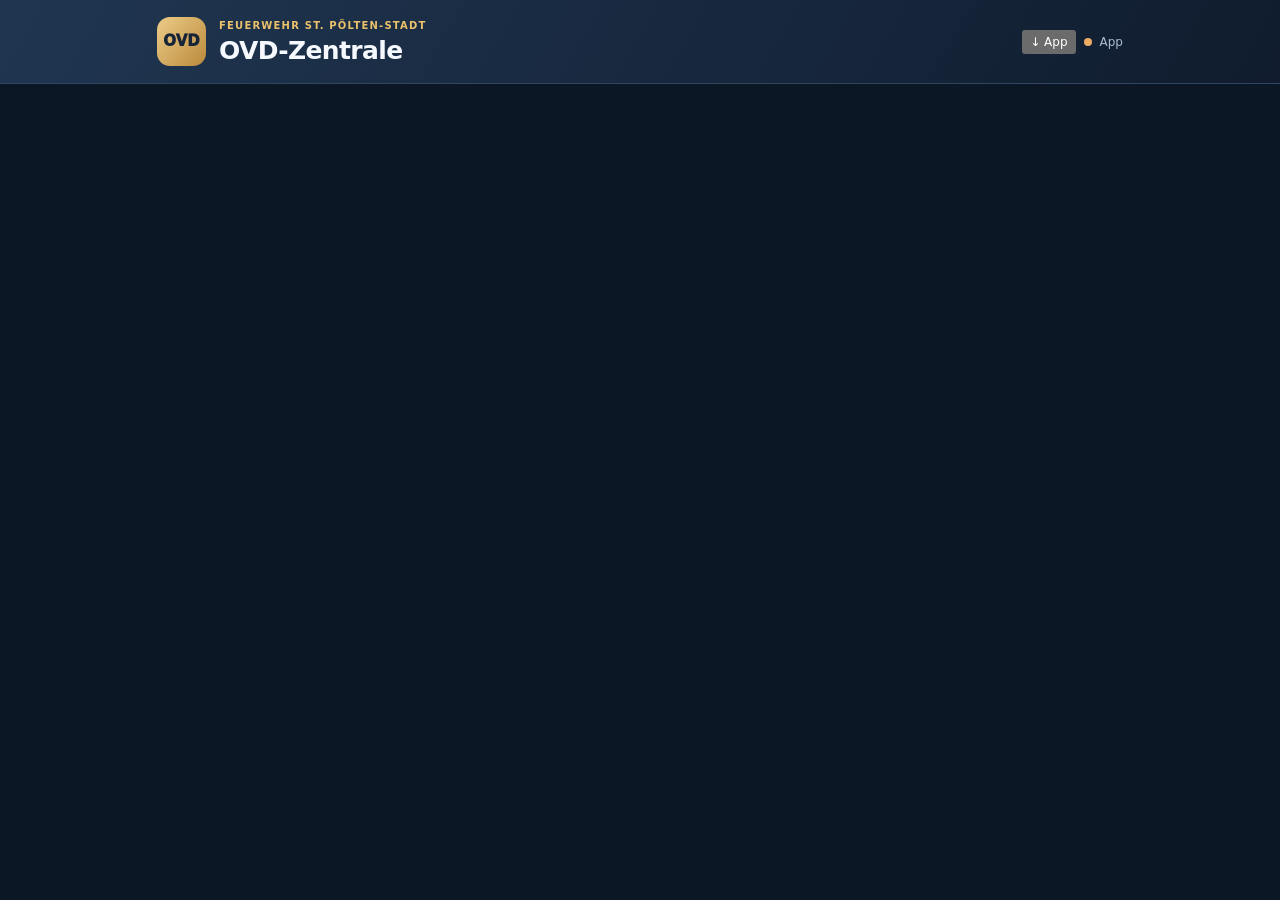
==== commit ba727513: "Align OVD with standalone Grundausbildung PWA installation flow" ====
--- a/ovd/index.html
+++ b/ovd/index.html
@@ -1,8 +1,8 @@
-<!doctype html><html lang="de"><head><meta charset="utf-8"><meta name="viewport" content="width=device-width,initial-scale=1,viewport-fit=cover"><meta name="theme-color" content="#101d2f"><meta name="apple-mobile-web-app-capable" content="yes"><meta name="apple-mobile-web-app-title" content="OVD-Zentrale"><meta name="description" content="OVD-Dienste und Diensttausch – Feuerwehr St. Pölten-Stadt"><link rel="manifest" href="./manifest.webmanifest"><link rel="icon" type="image/svg+xml" href="./icon.svg"><link rel="stylesheet" href="./style.css"><title>OVD-Zentrale</title></head><body>
-<div class="shell"><header class="top"><div class="top-inner"><div class="logo" aria-hidden="true">OVD</div><div><div class="eyebrow">FEUERWEHR ST. PÖLTEN-STADT</div><h1>OVD-Zentrale</h1></div><div class="top-right"><span id="conn-indicator" class="status-dot"></span><span id="conn-label">App</span></div></div></header>
+<!doctype html><html lang="de"><head><meta charset="utf-8"><meta name="viewport" content="width=device-width,initial-scale=1,viewport-fit=cover"><meta name="theme-color" content="#101d2f"><meta name="apple-mobile-web-app-capable" content="yes"><meta name="apple-mobile-web-app-title" content="OVD-Zentrale"><meta name="description" content="OVD-Dienste und Diensttausch – Feuerwehr St. Pölten-Stadt"><link rel="manifest" href="./manifest.webmanifest"><link rel="icon" sizes="192x192" type="image/png" href="./icon-192.png"><link rel="apple-touch-icon" href="./icon-192.png"><link rel="stylesheet" href="./style.css"><title>OVD-Zentrale</title></head><body>
+<div class="shell"><header class="top"><div class="top-inner"><div class="logo" aria-hidden="true">OVD</div><div><div class="eyebrow">FEUERWEHR ST. PÖLTEN-STADT</div><h1>OVD-Zentrale</h1></div><div class="top-right"><button type="button" class="top-install" id="install-header" title="App installieren" aria-label="App installieren">↓ App</button><span id="conn-indicator" class="status-dot"></span><span id="conn-label">App</span></div></div></header>
 <main class="main">
-<section id="setup" class="card setup" hidden><h2>Serververbindung einrichten</h2><p>Die eigenständige OVD-App benötigt einen sicheren Zugang zur vorhandenen Dienst-Datenbank. Das bisherige Dashboard wird hier nicht eingebettet.</p><label for="server-url">OVD-API-Adresse (Cloudflare Worker)</label><input id="server-url" type="url" inputmode="url" placeholder="https://ovd-api…workers.dev" autocomplete="url"><button id="save-server" class="btn primary" type="button">Verbinden</button><p class="muted small">Diese einmalige technische Einstellung entfällt für die OVD-Mitglieder, sobald die Serveradresse fest im GitHub-Projekt hinterlegt ist.</p></section>
-<section id="auth" class="card auth" hidden><div class="symbol">✦</div><h2>Bei der OVD-Zentrale anmelden</h2><p class="muted">Deine persönliche dreistellige Standesbuchnummer. Zur Sicherheit erhältst du beim ersten Anmelden einen Bestätigungscode per E-Mail.</p><form id="login-form"><label for="number">Standesbuchnummer</label><input id="number" inputmode="numeric" pattern="[0-9]{3}" maxlength="3" placeholder="000" required autocomplete="username"><button type="submit" class="btn primary full">Anmeldecode anfordern</button></form><form id="verify-form" hidden><label for="otp">Bestätigungscode aus der E-Mail</label><input id="otp" inputmode="numeric" pattern="[0-9]{6}" maxlength="6" placeholder="6-stelliger Code" autocomplete="one-time-code" required><button type="submit" class="btn primary full">Anmelden</button><button class="btn ghost full" id="back-login" type="button">Zurück</button></form><p id="login-help" class="small muted" aria-live="polite"></p></section>
+<section id="setup" class="card setup" hidden><div class="symbol" aria-hidden="true">🚒</div><p class="overline">OVD-ZENTRALE</p><h2>Die OVD-App wird eingerichtet</h2><p class="muted">Die App ist installierbar. Für Anmeldung, Dienste und Push fehlt noch die einmalige Serverfreigabe durch die Verwaltung.</p><div class="info-pill">✓ Eigenständige App · Keine Infoscreen-Funktionen</div><button type="button" class="btn primary full" id="install-public">OVD-App installieren</button><p class="muted small">iPhone: Safari → Teilen → „Zum Home-Bildschirm“. Android: Browsermenü → „App installieren“.</p></section>
+<section id="auth" class="card auth" hidden><div class="symbol">✦</div><h2>Bei der OVD-Zentrale anmelden</h2><p class="muted">Deine persönliche dreistellige Standesbuchnummer. Zur Sicherheit erhältst du beim ersten Anmelden einen Bestätigungscode per E-Mail.</p><form id="login-form"><label for="number">Standesbuchnummer</label><input id="number" inputmode="numeric" pattern="[0-9]{3}" maxlength="3" placeholder="000" required autocomplete="username"><button type="submit" class="btn primary full">Anmeldecode anfordern</button></form><form id="verify-form" hidden><label for="otp">Bestätigungscode aus der E-Mail</label><input id="otp" inputmode="numeric" pattern="[0-9]{6}" maxlength="6" placeholder="6-stelliger Code" autocomplete="one-time-code" required><button type="submit" class="btn primary full">Anmelden</button><button class="btn ghost full" id="back-login" type="button">Zurück</button></form><p id="login-help" class="small muted" aria-live="polite"></p><div class="auth-install"><button type="button" class="btn outline full" id="install-auth">OVD-App auf dem Handy installieren</button><p class="muted small">Einmal installieren, danach direkt über das App-Symbol öffnen.</p></div></section>
 <section id="app" hidden><section id="home-panel" class="view"><div class="section-top"><div><p class="overline">DIENSTÜBERSICHT</p><h2>Guten Dienst, <span id="greeting">OVD</span>!</h2></div><button class="icon-btn" data-reload type="button" aria-label="Aktualisieren">↻</button></div><div class="hero"><div class="hero-label"><span class="live-dot"></span> AKTUELL IM DIENST</div><div class="hero-name" id="current-ovd">Wird geladen …</div><div class="hero-sub">Live-Anzeige aus dem Dienstkalender</div></div><div class="two"><div class="stat"><span>Mein nächster Dienst</span><strong id="next-day">–</strong><small id="next-time">Noch keine Dienste geladen</small></div><div class="stat"><span>Offene Tauschanfragen</span><strong id="pending-count">0</strong><small>Bitte prüfen und beantworten</small></div></div><div class="section-top spaced"><h3>Meine nächsten Dienste</h3><button type="button" class="text-button" data-view="duties">Alle anzeigen →</button></div><div id="home-duties" class="stack"></div></section>
 <section id="duties-panel" class="view" hidden><div class="section-top"><div><p class="overline">OVD-KALENDER</p><h2>Dienstübersicht</h2></div><button class="icon-btn" data-reload type="button" aria-label="Aktualisieren">↻</button></div><div class="filters"><button id="filter-mine" class="pill selected" type="button">Meine Dienste</button><button id="filter-all" class="pill" type="button">Alle OVD</button></div><div id="duties-list" class="stack"></div></section>
 <section id="swaps-panel" class="view" hidden><div class="section-top"><div><p class="overline">DIENSTTAUSCH</p><h2>Tauschanfragen</h2></div><button class="icon-btn" data-reload type="button" aria-label="Aktualisieren">↻</button></div><p class="muted">Du kannst einen eigenen Dienst einem anderen aktiven OVD anbieten. Erst wenn diese Person bestätigt, wird der offizielle Dienstplan geändert.</p><div id="swaps-list" class="stack"></div></section>
@@ -10,4 +10,4 @@
 <div id="toast" role="status" aria-live="polite"></div>
 </main><nav id="nav" class="nav" aria-label="App-Navigation" hidden><button data-view="home" class="nav-item on" type="button"><span class="nav-ico">⌂</span><span>Start</span></button><button data-view="duties" class="nav-item" type="button"><span class="nav-ico">▦</span><span>Dienste</span></button><button data-view="swaps" class="nav-item" type="button"><span class="nav-ico">⇄</span><span>Tauschen</span><i id="nav-badge" hidden></i></button><button data-view="profile" class="nav-item" type="button"><span class="nav-ico">◉</span><span>Profil</span></button></nav></div>
 <dialog id="swap-dialog" class="modal"><form id="swap-form" method="dialog"><div class="modal-head"><div><p class="overline">OVD-DIENST ABGEBEN</p><h2>Diensttausch anfragen</h2></div><button value="cancel" type="submit" class="close-btn" aria-label="Schließen">×</button></div><p id="swap-info" class="muted"></p><label for="target-person">Wer soll den Dienst übernehmen?</label><select id="target-person" required></select><div class="dialog-buttons"><button value="cancel" class="btn ghost" type="submit">Abbrechen</button><button id="submit-swap" value="send" class="btn primary" type="submit">Anfrage senden</button></div></form></dialog>
-<script defer src="./app.js"></script></body></html>+<script src="./config.js"></script><script defer src="./app.js"></script></body></html>
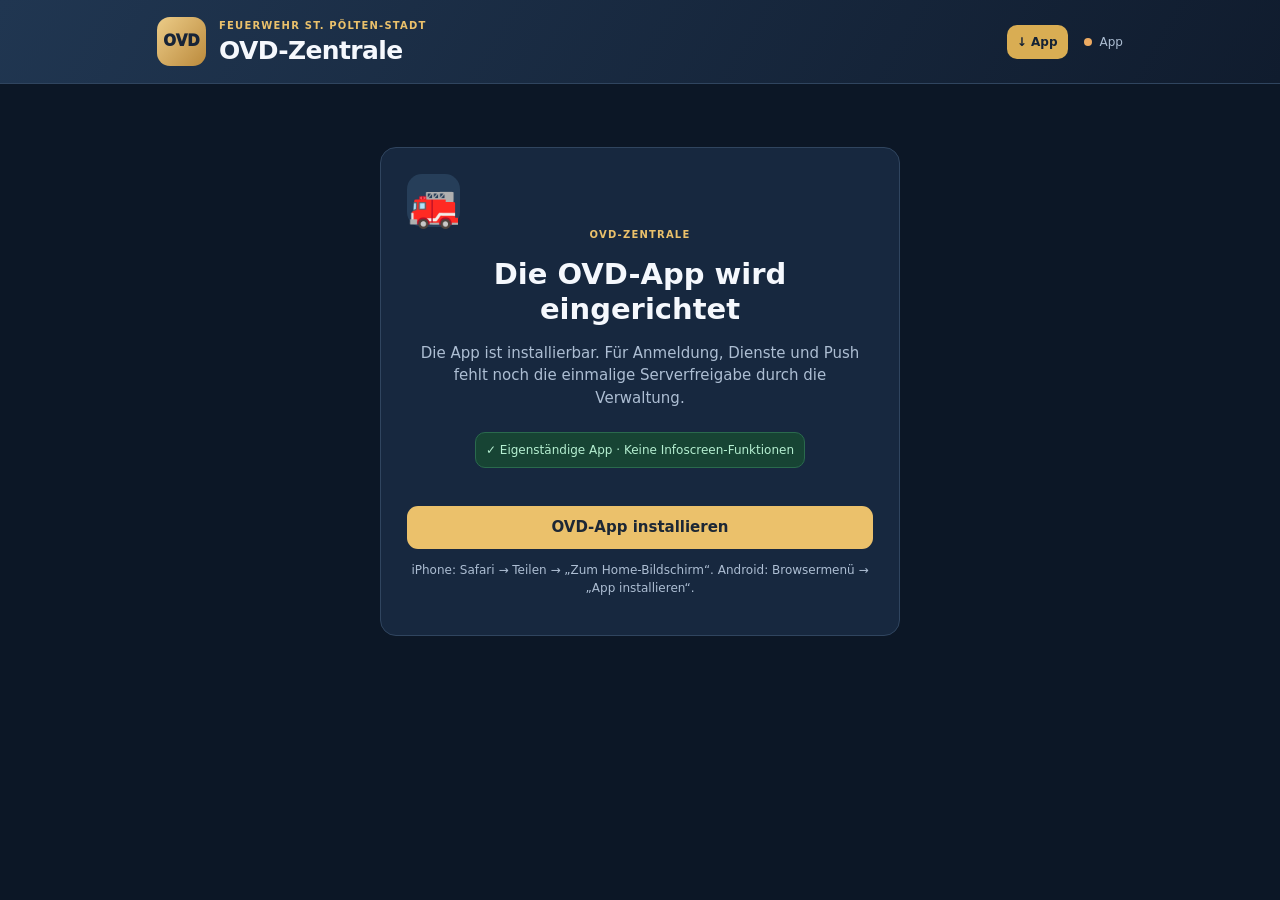
==== commit 34228a7a: "Show OVD app navigation even before backend is activated" ====
--- a/ovd/index.html
+++ b/ovd/index.html
@@ -3,7 +3,7 @@
 <main class="main">
 <section id="setup" class="card setup" hidden><div class="symbol" aria-hidden="true">🚒</div><p class="overline">OVD-ZENTRALE</p><h2>Die OVD-App wird eingerichtet</h2><p class="muted">Die App ist installierbar. Für Anmeldung, Dienste und Push fehlt noch die einmalige Serverfreigabe durch die Verwaltung.</p><div class="info-pill">✓ Eigenständige App · Keine Infoscreen-Funktionen</div><button type="button" class="btn primary full" id="install-public">OVD-App installieren</button><p class="muted small">iPhone: Safari → Teilen → „Zum Home-Bildschirm“. Android: Browsermenü → „App installieren“.</p></section>
 <section id="auth" class="card auth" hidden><div class="symbol">✦</div><h2>Bei der OVD-Zentrale anmelden</h2><p class="muted">Deine persönliche dreistellige Standesbuchnummer. Zur Sicherheit erhältst du beim ersten Anmelden einen Bestätigungscode per E-Mail.</p><form id="login-form"><label for="number">Standesbuchnummer</label><input id="number" inputmode="numeric" pattern="[0-9]{3}" maxlength="3" placeholder="000" required autocomplete="username"><button type="submit" class="btn primary full">Anmeldecode anfordern</button></form><form id="verify-form" hidden><label for="otp">Bestätigungscode aus der E-Mail</label><input id="otp" inputmode="numeric" pattern="[0-9]{6}" maxlength="6" placeholder="6-stelliger Code" autocomplete="one-time-code" required><button type="submit" class="btn primary full">Anmelden</button><button class="btn ghost full" id="back-login" type="button">Zurück</button></form><p id="login-help" class="small muted" aria-live="polite"></p><div class="auth-install"><button type="button" class="btn outline full" id="install-auth">OVD-App auf dem Handy installieren</button><p class="muted small">Einmal installieren, danach direkt über das App-Symbol öffnen.</p></div></section>
-<section id="app" hidden><section id="home-panel" class="view"><div class="section-top"><div><p class="overline">DIENSTÜBERSICHT</p><h2>Guten Dienst, <span id="greeting">OVD</span>!</h2></div><button class="icon-btn" data-reload type="button" aria-label="Aktualisieren">↻</button></div><div class="hero"><div class="hero-label"><span class="live-dot"></span> AKTUELL IM DIENST</div><div class="hero-name" id="current-ovd">Wird geladen …</div><div class="hero-sub">Live-Anzeige aus dem Dienstkalender</div></div><div class="two"><div class="stat"><span>Mein nächster Dienst</span><strong id="next-day">–</strong><small id="next-time">Noch keine Dienste geladen</small></div><div class="stat"><span>Offene Tauschanfragen</span><strong id="pending-count">0</strong><small>Bitte prüfen und beantworten</small></div></div><div class="section-top spaced"><h3>Meine nächsten Dienste</h3><button type="button" class="text-button" data-view="duties">Alle anzeigen →</button></div><div id="home-duties" class="stack"></div></section>
+<section id="app" hidden><div class="card" id="connection-notice" hidden style="margin-bottom:16px;border-color:#8a6930;background:#332b20"><strong>App-Zugang noch nicht freigeschaltet</strong><p class="small muted" style="margin:6px 0 0">Die OVD-Oberfläche ist installiert. Live-Dienste, Anmeldung, Tauschanfragen und Push stehen nach der einmaligen Serveranbindung zur Verfügung. Es werden keine Beispieldaten als echte Dienste angezeigt.</p></div><section id="home-panel" class="view"><div class="section-top"><div><p class="overline">DIENSTÜBERSICHT</p><h2>Guten Dienst, <span id="greeting">OVD</span>!</h2></div><button class="icon-btn" data-reload type="button" aria-label="Aktualisieren">↻</button></div><div class="hero"><div class="hero-label"><span class="live-dot"></span> AKTUELL IM DIENST</div><div class="hero-name" id="current-ovd">Wird geladen …</div><div class="hero-sub">Live-Anzeige aus dem Dienstkalender</div></div><div class="two"><div class="stat"><span>Mein nächster Dienst</span><strong id="next-day">–</strong><small id="next-time">Noch keine Dienste geladen</small></div><div class="stat"><span>Offene Tauschanfragen</span><strong id="pending-count">0</strong><small>Bitte prüfen und beantworten</small></div></div><div class="section-top spaced"><h3>Meine nächsten Dienste</h3><button type="button" class="text-button" data-view="duties">Alle anzeigen →</button></div><div id="home-duties" class="stack"></div></section>
 <section id="duties-panel" class="view" hidden><div class="section-top"><div><p class="overline">OVD-KALENDER</p><h2>Dienstübersicht</h2></div><button class="icon-btn" data-reload type="button" aria-label="Aktualisieren">↻</button></div><div class="filters"><button id="filter-mine" class="pill selected" type="button">Meine Dienste</button><button id="filter-all" class="pill" type="button">Alle OVD</button></div><div id="duties-list" class="stack"></div></section>
 <section id="swaps-panel" class="view" hidden><div class="section-top"><div><p class="overline">DIENSTTAUSCH</p><h2>Tauschanfragen</h2></div><button class="icon-btn" data-reload type="button" aria-label="Aktualisieren">↻</button></div><p class="muted">Du kannst einen eigenen Dienst einem anderen aktiven OVD anbieten. Erst wenn diese Person bestätigt, wird der offizielle Dienstplan geändert.</p><div id="swaps-list" class="stack"></div></section>
 <section id="profile-panel" class="view" hidden><div class="section-top"><div><p class="overline">EINSTELLUNGEN</p><h2>Mein Profil</h2></div></div><div class="card"><div class="profile-row"><div class="avatar" id="avatar">OV</div><div><strong id="profile-name">–</strong><div class="muted small">OVD-Mitglied</div></div></div><div class="line"></div><div class="option"><div><strong>Push-Benachrichtigungen</strong><p class="muted small">Bei einer Tauschanfrage und ca. 24 Stunden vor deinem Dienst.</p></div><button id="push-button" class="btn outline" type="button">Aktivieren</button></div><p class="small muted" id="push-state">Noch nicht eingerichtet</p><div class="line"></div><button id="install-button" class="btn outline full" type="button">Zum Startbildschirm hinzufügen</button><p class="muted small">Auf dem iPhone: Safari → Teilen → „Zum Home-Bildschirm“. Auf Android: im Browser „App installieren“ auswählen.</p><div class="line"></div><button id="logout" class="btn danger-outline full" type="button">Abmelden</button></div></section></section>
--- a/ovd/style.css
+++ b/ovd/style.css
@@ -1 +1,3 @@
-:root{color-scheme:dark;--bg:#0c1726;--panel:#17283f;--line:#30455f;--text:#f5f8fd;--muted:#adbed3;--gold:#ebc16b;--blue:#83b9f3;--green:#63deb1}*{box-sizing:border-box}[hidden]{display:none!important}html,body{margin:0;background:var(--bg);color:var(--text);font:15px/1.5 system-ui,-apple-system,"Segoe UI",sans-serif;min-height:100%}button,input,select{font:inherit}button{cursor:pointer}button:disabled{opacity:.45;cursor:not-allowed}.shell{min-height:100dvh}.top{background:linear-gradient(120deg,#203651,#101c2e);border-bottom:1px solid var(--line)}.top-inner{display:flex;align-items:center;gap:13px;max-width:1000px;margin:auto;padding:17px}.logo{display:grid;place-items:center;width:49px;height:49px;border-radius:13px;background:linear-gradient(130deg,#eccc88,#bb8a3c);color:#172437;font-weight:1000}.eyebrow,.overline{color:var(--gold);letter-spacing:.12em;font-size:10px;font-weight:800;margin:0 0 4px}.top h1{font-size:25px;line-height:1.1;letter-spacing:-.025em;margin:0}.top-right{margin-left:auto;display:flex;gap:8px;align-items:center;color:var(--muted);font-size:12px}.status-dot{height:8px;width:8px;background:#ecaa62;border-radius:50%}.status-dot.ok,.live-dot{background:var(--green)}.main{max-width:1000px;margin:auto;padding:23px 17px 120px}.view{animation:appear .2s ease}@keyframes appear{from{opacity:.5;transform:translateY(4px)}to{opacity:1;transform:translateY(0)}}h2{font-size:clamp(22px,4vw,29px);margin:0;line-height:1.2}h3{font-size:18px;margin:0}.section-top{display:flex;justify-content:space-between;align-items:center;gap:10px;margin-bottom:17px}.section-top.spaced{margin-top:25px}.icon-btn{color:var(--text);background:var(--panel);border:1px solid var(--line);padding:6px 12px;border-radius:11px;font-size:24px}.hero{border:1px solid #7c643c;background:linear-gradient(130deg,#35445a,#192838);padding:24px;border-radius:20px}.hero-label{color:#f3d597;font-size:11px;letter-spacing:.11em;font-weight:800}.live-dot{display:inline-block;width:8px;height:8px;border-radius:50%;margin-right:7px}.hero-name{font-weight:850;font-size:clamp(27px,5vw,43px);margin:16px 0 3px}.hero-sub{font-size:12px;color:#d3dfec}.two{display:grid;grid-template-columns:1fr 1fr;gap:12px;margin-top:13px}.stat,.card,.duty,.swap{background:var(--panel);border:1px solid var(--line);padding:18px;border-radius:16px}.stat span{font-size:12px;color:var(--muted);display:block}.stat strong{font-size:26px;display:block;margin:6px 0}.stat small{color:var(--muted);font-size:12px}.stack{display:grid;gap:11px}.duty{display:flex;align-items:center;gap:12px}.datebox{width:61px;flex-shrink:0;text-align:center;border-radius:10px;background:#27425b;padding:9px 4px}.datebox b{display:block;font-size:24px;line-height:1.2}.datebox small{font-size:11px;text-transform:uppercase;color:var(--muted)}.duty-text{flex:1;min-width:0}.duty-text strong{display:block}.duty-text p{font-size:12px;color:var(--muted);margin:4px 0}.duty-text em{font-style:normal;font-size:12px;color:#dfc489}.badge{display:inline-block;padding:4px 8px;font-size:11px;border-radius:8px;background:#284b39;color:#b5f4d0;font-weight:700}.badge.waiting{background:#5c4829;color:#ffe1a9}.badge.declined{background:#563239;color:#ffc3c8}.btn{border:0;border-radius:11px;min-height:42px;padding:10px 14px;display:inline-flex;align-items:center;justify-content:center;color:#fff;font-weight:750}.btn.primary{background:var(--gold);color:#1c2735}.btn.outline{background:#253c56;border:1px solid #56708e}.btn.ghost{background:transparent;border:1px solid var(--line)}.btn.danger-outline{background:transparent;border:1px solid #81505d;color:#ffbfc6}.btn.full{width:100%}.text-button{border:0;background:transparent;color:var(--blue);font-weight:800}.filters{display:flex;gap:9px;margin:15px 0}.pill{background:#203550;color:#becddd;border:1px solid var(--line);padding:9px 16px;border-radius:99px;font-weight:750}.pill.selected{background:#3a6390;color:#fff}.muted{color:var(--muted)}.small{font-size:12px}.setup,.auth{max-width:500px;margin:40px auto;padding:26px}.symbol{width:53px;height:53px;border-radius:15px;background:#263e59;color:var(--gold);display:grid;place-items:center;font-size:30px}.setup h2,.auth h2{margin:15px 0 8px}label{display:block;margin:15px 0 7px;font-size:13px;color:#d5e2f1;font-weight:750}input,select{display:block;width:100%;padding:13px;min-height:48px;background:#102034;color:#fff;border:1px solid #536e89;border-radius:10px}input:focus,select:focus,button:focus-visible{outline:3px solid var(--blue);outline-offset:2px}.auth .btn,.setup .btn{margin-top:16px}.profile-row{display:flex;align-items:center;gap:14px}.avatar{width:50px;height:50px;border-radius:50%;display:grid;place-items:center;background:#344f6d;font-weight:800}.line{border-top:1px solid var(--line);margin:22px 0}.option{display:flex;justify-content:space-between;align-items:center;gap:12px}.option p{margin:4px 0}.swap h3{display:inline-block;margin-right:8px}.swap-actions{display:flex;gap:7px;flex-wrap:wrap;margin-top:13px}.nav{position:fixed;bottom:0;left:0;right:0;display:flex;justify-content:center;padding:7px 10px max(8px,env(safe-area-inset-bottom));background:#14243bf5;border-top:1px solid var(--line);backdrop-filter:blur(15px);z-index:15}.nav-item{position:relative;width:105px;max-width:25%;background:transparent;color:#b3c4d8;border:0;padding:7px 2px;display:flex;flex-direction:column;align-items:center;font-size:11px;font-weight:750;border-radius:10px}.nav-item.on{background:#2b4767;color:#fff}.nav-ico{font-size:24px}.nav-item i{position:absolute;right:24%;top:3px;width:8px;height:8px;background:var(--gold);border-radius:50%}#toast{position:fixed;bottom:91px;left:50%;transform:translateX(-50%);max-width:calc(100vw - 25px);padding:11px 15px;border-radius:10px;background:#eaf1fa;color:#15263b;font-size:13px;font-weight:750;z-index:50;box-shadow:0 8px 25px #0007;display:none}#toast.show{display:block}.modal{background:#1b3048;color:#fff;border:1px solid #526d8b;border-radius:18px;width:calc(100% - 24px);max-width:470px;padding:23px}.modal::backdrop{background:#000a}.modal-head{display:flex;justify-content:space-between;align-items:flex-start}.close-btn{border:0;background:transparent;color:#fff;font-size:28px}.dialog-buttons{display:flex;gap:9px;justify-content:flex-end;margin-top:18px}.empty{padding:25px;text-align:center;border:1px dashed #4a637f;border-radius:13px;color:var(--muted);font-size:13px}@media(max-width:540px){.top-inner{padding:14px}.top h1{font-size:23px}.top-right{font-size:0}.main{padding:16px 12px 115px}.hero{padding:20px}.hero-name{font-size:28px}.two{gap:9px}.stat{padding:13px}.stat strong{font-size:20px}.duty{padding:11px;gap:9px}.duty-text strong{font-size:14px}.duty-text p{font-size:12px}.datebox{width:53px}.datebox b{font-size:22px}.duty>.btn{padding:8px;font-size:12px}.option{align-items:start;flex-direction:column}.setup,.auth{margin:20px auto;padding:20px}.dialog-buttons>.btn{flex:1}}+:root{color-scheme:dark;--bg:#0c1726;--panel:#17283f;--line:#30455f;--text:#f5f8fd;--muted:#adbed3;--gold:#ebc16b;--blue:#83b9f3;--green:#63deb1}*{box-sizing:border-box}[hidden]{display:none!important}html,body{margin:0;background:var(--bg);color:var(--text);font:15px/1.5 system-ui,-apple-system,"Segoe UI",sans-serif;min-height:100%}button,input,select{font:inherit}button{cursor:pointer}button:disabled{opacity:.45;cursor:not-allowed}.shell{min-height:100dvh}.top{background:linear-gradient(120deg,#203651,#101c2e);border-bottom:1px solid var(--line)}.top-inner{display:flex;align-items:center;gap:13px;max-width:1000px;margin:auto;padding:17px}.logo{display:grid;place-items:center;width:49px;height:49px;border-radius:13px;background:linear-gradient(130deg,#eccc88,#bb8a3c);color:#172437;font-weight:1000}.eyebrow,.overline{color:var(--gold);letter-spacing:.12em;font-size:10px;font-weight:800;margin:0 0 4px}.top h1{font-size:25px;line-height:1.1;letter-spacing:-.025em;margin:0}.top-right{margin-left:auto;display:flex;gap:8px;align-items:center;color:var(--muted);font-size:12px}.status-dot{height:8px;width:8px;background:#ecaa62;border-radius:50%}.status-dot.ok,.live-dot{background:var(--green)}.main{max-width:1000px;margin:auto;padding:23px 17px 120px}.view{animation:appear .2s ease}@keyframes appear{from{opacity:.5;transform:translateY(4px)}to{opacity:1;transform:translateY(0)}}h2{font-size:clamp(22px,4vw,29px);margin:0;line-height:1.2}h3{font-size:18px;margin:0}.section-top{display:flex;justify-content:space-between;align-items:center;gap:10px;margin-bottom:17px}.section-top.spaced{margin-top:25px}.icon-btn{color:var(--text);background:var(--panel);border:1px solid var(--line);padding:6px 12px;border-radius:11px;font-size:24px}.hero{border:1px solid #7c643c;background:linear-gradient(130deg,#35445a,#192838);padding:24px;border-radius:20px}.hero-label{color:#f3d597;font-size:11px;letter-spacing:.11em;font-weight:800}.live-dot{display:inline-block;width:8px;height:8px;border-radius:50%;margin-right:7px}.hero-name{font-weight:850;font-size:clamp(27px,5vw,43px);margin:16px 0 3px}.hero-sub{font-size:12px;color:#d3dfec}.two{display:grid;grid-template-columns:1fr 1fr;gap:12px;margin-top:13px}.stat,.card,.duty,.swap{background:var(--panel);border:1px solid var(--line);padding:18px;border-radius:16px}.stat span{font-size:12px;color:var(--muted);display:block}.stat strong{font-size:26px;display:block;margin:6px 0}.stat small{color:var(--muted);font-size:12px}.stack{display:grid;gap:11px}.duty{display:flex;align-items:center;gap:12px}.datebox{width:61px;flex-shrink:0;text-align:center;border-radius:10px;background:#27425b;padding:9px 4px}.datebox b{display:block;font-size:24px;line-height:1.2}.datebox small{font-size:11px;text-transform:uppercase;color:var(--muted)}.duty-text{flex:1;min-width:0}.duty-text strong{display:block}.duty-text p{font-size:12px;color:var(--muted);margin:4px 0}.duty-text em{font-style:normal;font-size:12px;color:#dfc489}.badge{display:inline-block;padding:4px 8px;font-size:11px;border-radius:8px;background:#284b39;color:#b5f4d0;font-weight:700}.badge.waiting{background:#5c4829;color:#ffe1a9}.badge.declined{background:#563239;color:#ffc3c8}.btn{border:0;border-radius:11px;min-height:42px;padding:10px 14px;display:inline-flex;align-items:center;justify-content:center;color:#fff;font-weight:750}.btn.primary{background:var(--gold);color:#1c2735}.btn.outline{background:#253c56;border:1px solid #56708e}.btn.ghost{background:transparent;border:1px solid var(--line)}.btn.danger-outline{background:transparent;border:1px solid #81505d;color:#ffbfc6}.btn.full{width:100%}.text-button{border:0;background:transparent;color:var(--blue);font-weight:800}.filters{display:flex;gap:9px;margin:15px 0}.pill{background:#203550;color:#becddd;border:1px solid var(--line);padding:9px 16px;border-radius:99px;font-weight:750}.pill.selected{background:#3a6390;color:#fff}.muted{color:var(--muted)}.small{font-size:12px}.setup,.auth{max-width:500px;margin:40px auto;padding:26px}.symbol{width:53px;height:53px;border-radius:15px;background:#263e59;color:var(--gold);display:grid;place-items:center;font-size:30px}.setup h2,.auth h2{margin:15px 0 8px}label{display:block;margin:15px 0 7px;font-size:13px;color:#d5e2f1;font-weight:750}input,select{display:block;width:100%;padding:13px;min-height:48px;background:#102034;color:#fff;border:1px solid #536e89;border-radius:10px}input:focus,select:focus,button:focus-visible{outline:3px solid var(--blue);outline-offset:2px}.auth .btn,.setup .btn{margin-top:16px}.profile-row{display:flex;align-items:center;gap:14px}.avatar{width:50px;height:50px;border-radius:50%;display:grid;place-items:center;background:#344f6d;font-weight:800}.line{border-top:1px solid var(--line);margin:22px 0}.option{display:flex;justify-content:space-between;align-items:center;gap:12px}.option p{margin:4px 0}.swap h3{display:inline-block;margin-right:8px}.swap-actions{display:flex;gap:7px;flex-wrap:wrap;margin-top:13px}.nav{position:fixed;bottom:0;left:0;right:0;display:flex;justify-content:center;padding:7px 10px max(8px,env(safe-area-inset-bottom));background:#14243bf5;border-top:1px solid var(--line);backdrop-filter:blur(15px);z-index:15}.nav-item{position:relative;width:105px;max-width:25%;background:transparent;color:#b3c4d8;border:0;padding:7px 2px;display:flex;flex-direction:column;align-items:center;font-size:11px;font-weight:750;border-radius:10px}.nav-item.on{background:#2b4767;color:#fff}.nav-ico{font-size:24px}.nav-item i{position:absolute;right:24%;top:3px;width:8px;height:8px;background:var(--gold);border-radius:50%}#toast{position:fixed;bottom:91px;left:50%;transform:translateX(-50%);max-width:calc(100vw - 25px);padding:11px 15px;border-radius:10px;background:#eaf1fa;color:#15263b;font-size:13px;font-weight:750;z-index:50;box-shadow:0 8px 25px #0007;display:none}#toast.show{display:block}.modal{background:#1b3048;color:#fff;border:1px solid #526d8b;border-radius:18px;width:calc(100% - 24px);max-width:470px;padding:23px}.modal::backdrop{background:#000a}.modal-head{display:flex;justify-content:space-between;align-items:flex-start}.close-btn{border:0;background:transparent;color:#fff;font-size:28px}.dialog-buttons{display:flex;gap:9px;justify-content:flex-end;margin-top:18px}.empty{padding:25px;text-align:center;border:1px dashed #4a637f;border-radius:13px;color:var(--muted);font-size:13px}@media(max-width:540px){.top-inner{padding:14px}.top h1{font-size:23px}.top-right{font-size:0}.main{padding:16px 12px 115px}.hero{padding:20px}.hero-name{font-size:28px}.two{gap:9px}.stat{padding:13px}.stat strong{font-size:20px}.duty{padding:11px;gap:9px}.duty-text strong{font-size:14px}.duty-text p{font-size:12px}.datebox{width:53px}.datebox b{font-size:22px}.duty>.btn{padding:8px;font-size:12px}.option{align-items:start;flex-direction:column}.setup,.auth{margin:20px auto;padding:20px}.dialog-buttons>.btn{flex:1}}
+/* OVD PWA onboarding – identical installation flow to other standalone fire brigade apps */
+.top-install{background:#d9ad53;color:#142235;border:0;border-radius:10px;font-size:12px;font-weight:850;padding:8px 10px;margin-right:8px}.info-pill{display:inline-block;padding:8px 10px;color:#b5efd1;background:#174434;border:1px solid #2a6a4d;border-radius:10px;font-size:12px;margin:8px 0 20px}.auth-install{margin-top:20px;padding-top:19px;border-top:1px solid #344761;text-align:center}.auth-install p{margin-bottom:0}.setup{text-align:center;max-width:520px;margin:40px auto}.setup .symbol{font-size:42px}.setup .info-pill{margin-bottom:22px}@media(max-width:420px){.top-install{font-size:11px;padding:6px}.setup{margin:20px auto}}
